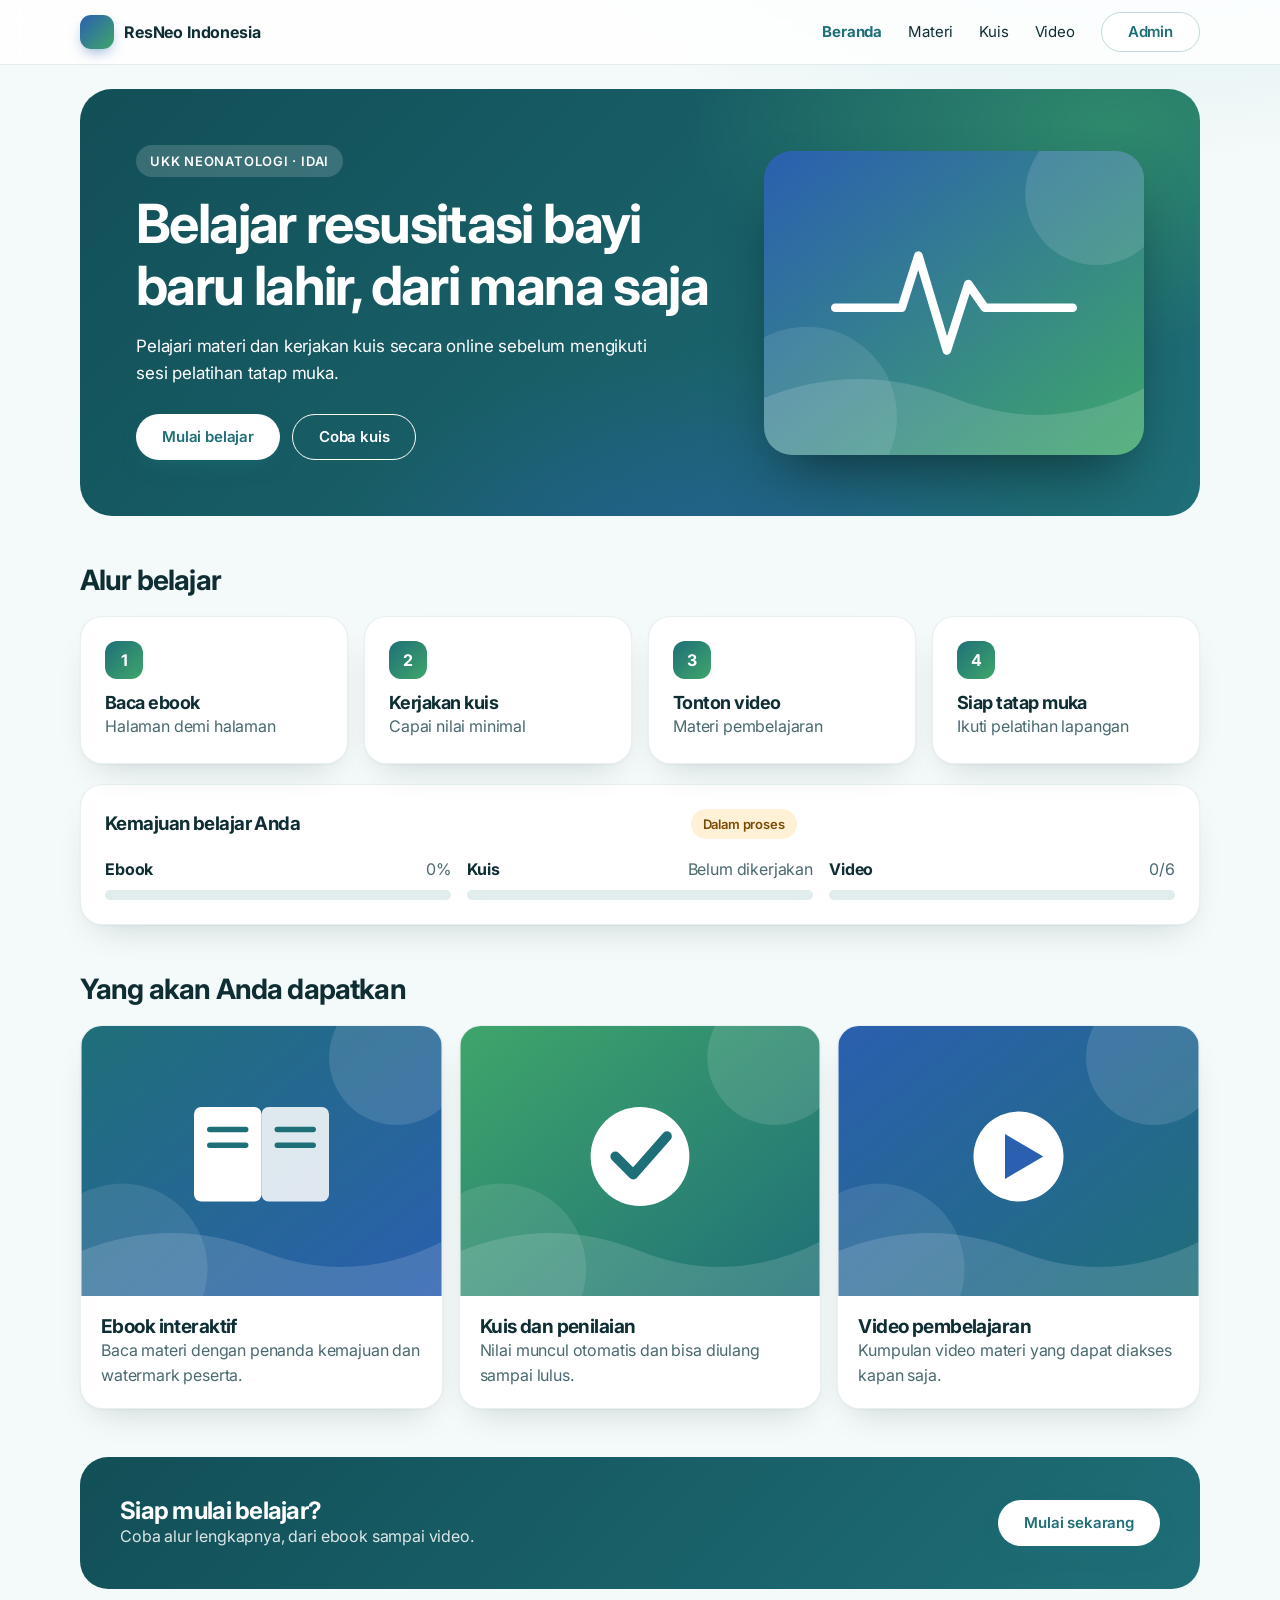
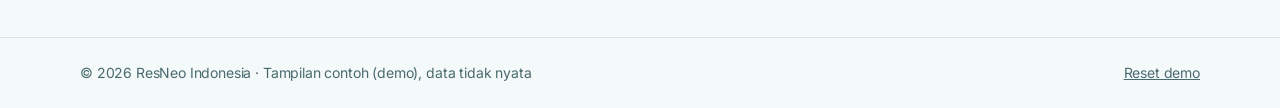
==== index.html @ b6866e9e "first commit" ====
<!doctype html><html lang="id"><head><meta charset="utf-8"><meta name="viewport" content="width=device-width,initial-scale=1"><title>ResNeo Indonesia – E-Learning</title><link rel="icon" href="assets/hero.svg"><link href="https://fonts.googleapis.com/css2?family=Inter:wght@400;600;700&display=swap" rel="stylesheet"><link rel="stylesheet" href="styles.css"></head><body><div id="hd"></div><main class="w"><section class="hero"><div><span class="tg0">UKK NEONATOLOGI · IDAI</span><h1>Belajar resusitasi bayi baru lahir, dari mana saja</h1><p>Pelajari materi dan kerjakan kuis secara online sebelum mengikuti sesi pelatihan tatap muka.</p><div class="row"><a class="bt wh" href="ebook.html">Mulai belajar</a><a class="bt gh" href="kuis.html">Coba kuis</a></div></div><img src="assets/hero.svg" alt="Ilustrasi"></section><h2 class="sh">Alur belajar</h2><div class="g4"><a class="cd" href="ebook.html" style="text-decoration:none"><div class="num">1</div><h3 style="font-size:18px">Baca ebook</h3><p class="mu">Halaman demi halaman</p></a><a class="cd" href="kuis.html" style="text-decoration:none"><div class="num">2</div><h3 style="font-size:18px">Kerjakan kuis</h3><p class="mu">Capai nilai minimal</p></a><a class="cd" href="video.html" style="text-decoration:none"><div class="num">3</div><h3 style="font-size:18px">Tonton video</h3><p class="mu">Materi pembelajaran</p></a><a class="cd" href="#prog" style="text-decoration:none"><div class="num">4</div><h3 style="font-size:18px">Siap tatap muka</h3><p class="mu">Ikuti pelatihan lapangan</p></a></div><div class="cd" id="prog" style="margin-top:20px"></div><h2 class="sh">Yang akan Anda dapatkan</h2><div class="g3"><a class="cd ci" href="ebook.html"><img src="assets/ebook.svg" alt=""><div><h3 style="font-size:19px">Ebook interaktif</h3><p class="mu">Baca materi dengan penanda kemajuan dan watermark peserta.</p></div></a><a class="cd ci" href="kuis.html"><img src="assets/kuis.svg" alt=""><div><h3 style="font-size:19px">Kuis dan penilaian</h3><p class="mu">Nilai muncul otomatis dan bisa diulang sampai lulus.</p></div></a><a class="cd ci" href="video.html"><img src="assets/video1.svg" alt=""><div><h3 style="font-size:19px">Video pembelajaran</h3><p class="mu">Kumpulan video materi yang dapat diakses kapan saja.</p></div></a></div><section class="cta"><div><h2>Siap mulai belajar?</h2><p style="opacity:.85">Coba alur lengkapnya, dari ebook sampai video.</p></div><a class="bt wh" href="ebook.html">Mulai sekarang</a></section></main><div id="ft"></div><script src="app.js"></script></body></html>
---- styles.css ----
:root{--t:#1F6F78;--td:#124F57;--g:#3FA66A;--b:#2B5FB0;--ink:#0F2E33;--mu:#4A6A70;--ln:#D5E3E4}
*{box-sizing:border-box}
body{margin:0;font-family:Inter,system-ui,sans-serif;color:var(--ink);letter-spacing:-.01em;background:radial-gradient(900px 420px at 88% -8%,#D3ECEE,transparent 70%),#F4F9F9;min-height:100vh;line-height:1.55}
a{color:inherit}img{max-width:100%;display:block}h1,h2,h3,p{margin:0}h1,h2,h3{letter-spacing:-.03em;line-height:1.15}
.w{max-width:1160px;margin:0 auto;padding:0 20px}.mu{color:var(--mu)}
.hd{position:sticky;top:0;z-index:20;background:rgba(255,255,255,.85);backdrop-filter:blur(12px);border-bottom:1px solid rgba(31,111,120,.12)}
.hd .w{display:flex;align-items:center;justify-content:space-between;height:64px}
.lg{display:flex;align-items:center;gap:10px;font-weight:700;text-decoration:none}
.dot{width:34px;height:34px;border-radius:11px;background:linear-gradient(135deg,var(--b),var(--g));box-shadow:0 6px 14px -4px rgba(43,95,176,.55);flex:none}
.nv{display:flex;gap:26px;align-items:center}.nv a{text-decoration:none;font-size:15px}.nv a.on{color:var(--t);font-weight:700}
.bg{display:none;background:0;border:0;font-size:26px;cursor:pointer;color:var(--ink)}
.bt{display:inline-flex;align-items:center;justify-content:center;min-height:46px;padding:0 26px;border-radius:999px;background:linear-gradient(135deg,var(--t),#2B8F8A);color:#fff!important;font-weight:600;font-size:15px;border:0;text-decoration:none;font-family:inherit;cursor:pointer;box-shadow:0 10px 22px -10px rgba(31,111,120,.7)}
.bt:disabled{opacity:.5;cursor:not-allowed}
.bt.o{background:#fff;color:var(--t)!important;border:1.5px solid #BFD9DB;box-shadow:none}
.bt.wh{background:#fff;color:var(--t)!important}.bt.gh{background:transparent;border:1.5px solid #fff;box-shadow:none}
.cd{background:#fff;border:1px solid rgba(31,111,120,.1);border-radius:22px;padding:24px;box-shadow:0 1px 2px rgba(15,46,51,.04),0 16px 36px -18px rgba(15,46,51,.22)}
.tg{display:inline-block;padding:5px 12px;border-radius:99px;font-size:13px;font-weight:600;background:#E3F4EA;color:#1B6B3F}.tg.w{background:#FFF1D6;color:#7A4B00}
.bar{height:10px;border-radius:99px;background:#E1ECED}.bar i{display:block;height:10px;border-radius:99px;background:linear-gradient(90deg,var(--b),var(--g));transition:width .4s}
.in{display:block;width:100%;height:48px;border:1px solid #C3D6D8;border-radius:14px;padding:0 16px;font-size:16px;font-family:inherit;margin-top:6px;background:#F7FBFB}
.in:focus{outline:2px solid var(--t);outline-offset:1px}
.hero{margin-top:24px;border-radius:32px;color:#fff;padding:56px;display:flex;align-items:center;gap:40px;overflow:hidden;background:radial-gradient(600px 320px at 92% 8%,rgba(63,166,106,.55),transparent 70%),radial-gradient(520px 320px at 55% 115%,rgba(43,95,176,.55),transparent 70%),linear-gradient(135deg,#124F57,#1F6F78)}
.hero>div{flex:1}.hero h1{font-size:clamp(32px,5.2vw,54px);margin:16px 0}.hero p{font-size:17px;max-width:520px;margin-bottom:28px}
.hero img{width:min(380px,40%);border-radius:28px;box-shadow:0 30px 60px -20px rgba(0,0,0,.5)}
.tg0{display:inline-block;padding:6px 14px;border-radius:99px;background:rgba(255,255,255,.16);font-size:13px;font-weight:600;letter-spacing:.06em}
.row{display:flex;gap:12px;flex-wrap:wrap}
.sh{font-size:28px;margin:48px 0 20px}
.g3,.g4{display:grid;gap:16px;grid-template-columns:repeat(3,1fr)}.g4{grid-template-columns:repeat(4,1fr)}
.num{width:38px;height:38px;border-radius:12px;background:linear-gradient(135deg,var(--t),var(--g));color:#fff;display:flex;align-items:center;justify-content:center;font-weight:700;margin-bottom:14px}
.ci{padding:0;overflow:hidden;text-decoration:none;display:block}.ci img{aspect-ratio:4/3;width:100%;object-fit:cover}.ci div{padding:20px}
.cta{margin:48px 0;border-radius:28px;background:linear-gradient(135deg,#124F57,#1F6F78);color:#fff;padding:40px;display:flex;gap:20px;justify-content:space-between;align-items:center;flex-wrap:wrap}
.ft{border-top:1px solid var(--ln);padding:24px 0;font-size:14px;color:var(--mu)}
.sp{display:flex;justify-content:space-between;align-items:center;gap:12px;flex-wrap:wrap}
.rd{display:grid;grid-template-columns:270px 1fr;gap:24px;margin:28px 0}
.ti{display:flex;justify-content:space-between;width:100%;text-align:left;padding:12px 14px;border:0;background:0;border-radius:12px;font:inherit;font-size:15px;cursor:pointer;color:var(--ink)}
.ti.on{background:#E3EFF0;font-weight:700}.ti:disabled{opacity:.45;cursor:not-allowed}.ti small{color:var(--mu)}
.pgc{position:relative;overflow:hidden;padding:32px}.pgc img{border-radius:16px;margin:20px 0;width:100%;max-height:260px;object-fit:cover}
.wm{position:absolute;inset:0;display:flex;align-items:center;justify-content:center;transform:rotate(-18deg);font-size:clamp(18px,3vw,30px);font-weight:700;opacity:.09;pointer-events:none;text-align:center}
.op{display:flex;gap:14px;align-items:center;width:100%;text-align:left;padding:16px 18px;border-radius:16px;margin-bottom:12px;border:2px solid var(--ln);background:#fff;font:inherit;cursor:pointer}
.op b{width:30px;height:30px;border-radius:50%;background:#E4EEEF;display:flex;align-items:center;justify-content:center;flex:none}
.op.s{border-color:var(--t);background:#E3EFF0}.op.s b{background:var(--t);color:#fff}
.qn{display:flex;flex-wrap:wrap;gap:8px}.qn button{width:40px;height:40px;border-radius:12px;border:0;font-weight:600;background:#E4EEEF;cursor:pointer}.qn .d{background:#E3F4EA;color:#1B6B3F}.qn .c{background:var(--t);color:#fff}
.vc{position:relative}.vc .pl{position:absolute;top:12px;right:12px}
.md{position:fixed;inset:0;background:rgba(15,46,51,.6);display:none;align-items:center;justify-content:center;padding:20px;z-index:50}.md.open{display:flex}.md .cd{max-width:640px;width:100%}
.lgn{display:grid;grid-template-columns:1fr 1fr;min-height:100vh}
.lgn aside{background:linear-gradient(160deg,#124F57,#1F6F78);color:#fff;padding:48px;display:flex;flex-direction:column;justify-content:center;gap:24px}.lgn aside img{border-radius:24px;max-width:420px}
.lgn main{display:flex;align-items:center;justify-content:center;padding:24px}.lgn .cd{width:100%;max-width:400px;padding:36px}
.adm{display:grid;grid-template-columns:248px 1fr;min-height:100vh}
.sb{background:linear-gradient(180deg,#124F57,#1F6F78);color:#fff;padding:24px 16px;display:flex;flex-direction:column;gap:4px}
.sb a{padding:12px 16px;border-radius:12px;text-decoration:none;font-size:15px}.sb a.on{background:rgba(255,255,255,.18);font-weight:700}
.am{padding:28px 32px;min-width:0}.tw{overflow-x:auto}
table{width:100%;border-collapse:collapse;font-size:15px;min-width:560px}th{color:var(--mu);font-size:13px;text-align:left;padding:10px 12px}td{padding:14px 12px;border-top:1px solid var(--ln)}
@media(max-width:900px){.g4{grid-template-columns:1fr 1fr}.rd{grid-template-columns:1fr}.adm{grid-template-columns:1fr}.sb{flex-direction:row;overflow-x:auto;padding:12px}.sb .lg{display:none}.am{padding:20px}}
@media(max-width:780px){.bg{display:block}.nv{display:none;position:absolute;top:64px;left:0;right:0;flex-direction:column;align-items:stretch;gap:0;background:#fff;padding:8px 20px 16px;border-bottom:1px solid var(--ln)}.nv.open{display:flex}.nv a{padding:12px 0}.nv a.bt{margin-top:8px;padding:0}
.hero{flex-direction:column;padding:32px 24px;border-radius:24px;text-align:left}.hero img{width:100%}.g3{grid-template-columns:1fr}.lgn{grid-template-columns:1fr}.lgn aside{display:none}.cta{padding:28px 24px}.pgc{padding:20px}}
@media(max-width:480px){.g4{grid-template-columns:1fr}}
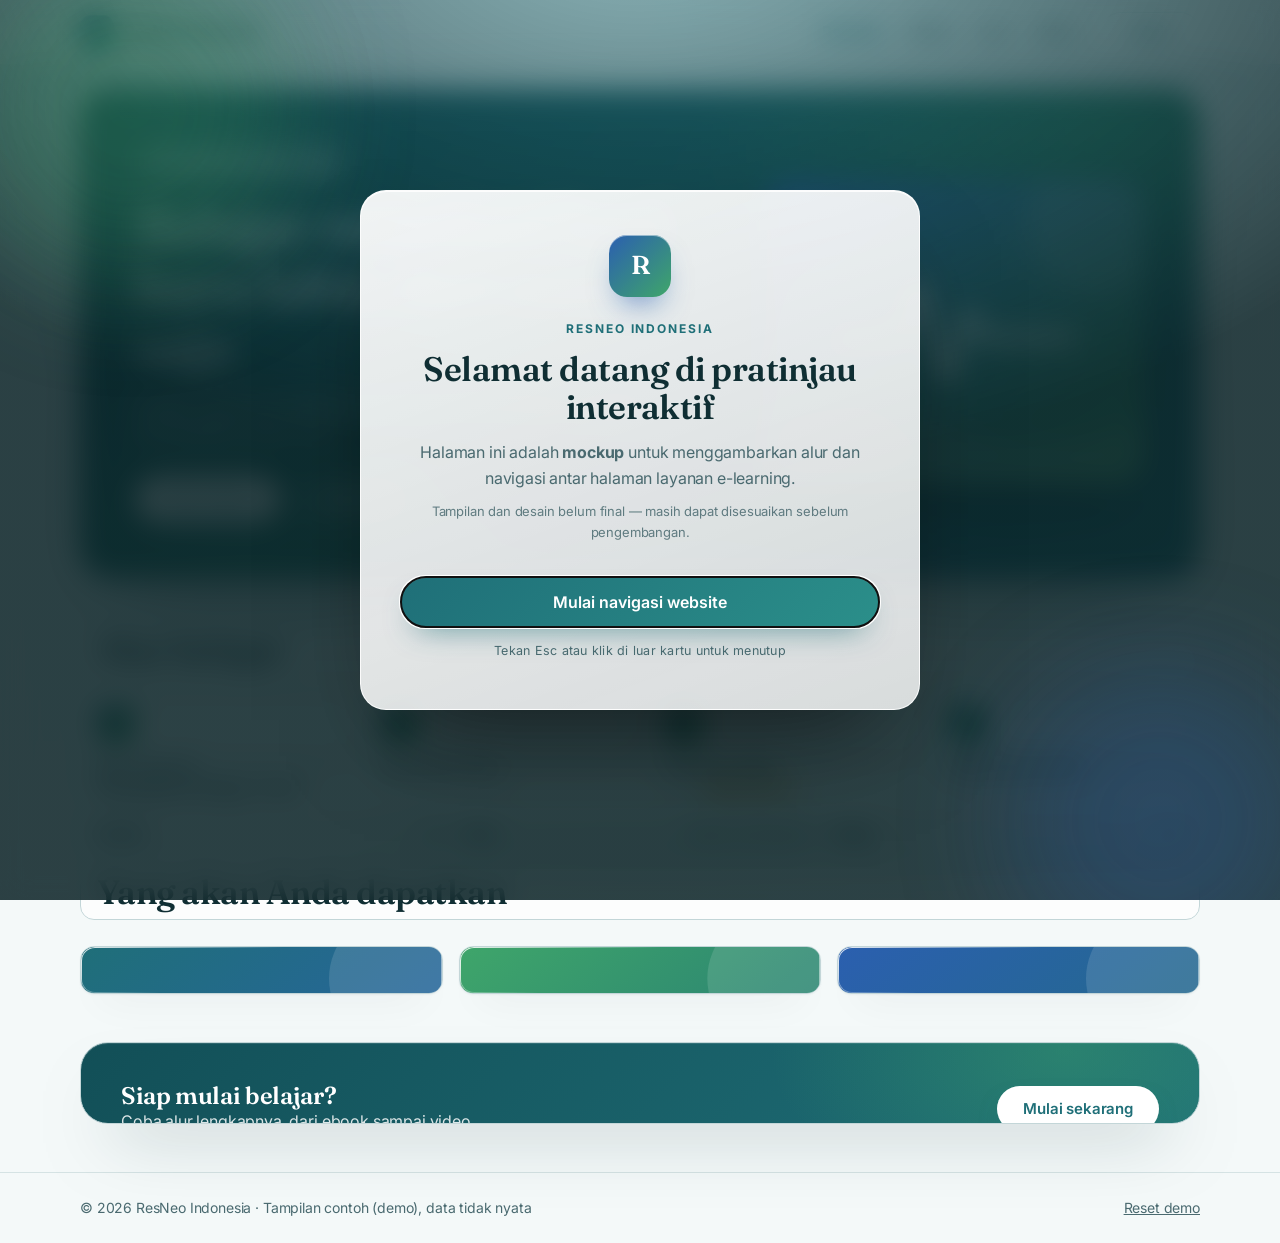
==== commit 5581660d: "feat(ui): polish visual premium & popup sambutan mockup - Tambah font display serif Fraunces untuk h" ====
--- a/index.html
+++ b/index.html
@@ -1 +1 @@
-<!doctype html><html lang="id"><head><meta charset="utf-8"><meta name="viewport" content="width=device-width,initial-scale=1"><title>ResNeo Indonesia – E-Learning</title><link rel="icon" href="assets/hero.svg"><link href="https://fonts.googleapis.com/css2?family=Inter:wght@400;600;700&display=swap" rel="stylesheet"><link rel="stylesheet" href="styles.css"></head><body><div id="hd"></div><main class="w"><section class="hero"><div><span class="tg0">UKK NEONATOLOGI · IDAI</span><h1>Belajar resusitasi bayi baru lahir, dari mana saja</h1><p>Pelajari materi dan kerjakan kuis secara online sebelum mengikuti sesi pelatihan tatap muka.</p><div class="row"><a class="bt wh" href="ebook.html">Mulai belajar</a><a class="bt gh" href="kuis.html">Coba kuis</a></div></div><img src="assets/hero.svg" alt="Ilustrasi"></section><h2 class="sh">Alur belajar</h2><div class="g4"><a class="cd" href="ebook.html" style="text-decoration:none"><div class="num">1</div><h3 style="font-size:18px">Baca ebook</h3><p class="mu">Halaman demi halaman</p></a><a class="cd" href="kuis.html" style="text-decoration:none"><div class="num">2</div><h3 style="font-size:18px">Kerjakan kuis</h3><p class="mu">Capai nilai minimal</p></a><a class="cd" href="video.html" style="text-decoration:none"><div class="num">3</div><h3 style="font-size:18px">Tonton video</h3><p class="mu">Materi pembelajaran</p></a><a class="cd" href="#prog" style="text-decoration:none"><div class="num">4</div><h3 style="font-size:18px">Siap tatap muka</h3><p class="mu">Ikuti pelatihan lapangan</p></a></div><div class="cd" id="prog" style="margin-top:20px"></div><h2 class="sh">Yang akan Anda dapatkan</h2><div class="g3"><a class="cd ci" href="ebook.html"><img src="assets/ebook.svg" alt=""><div><h3 style="font-size:19px">Ebook interaktif</h3><p class="mu">Baca materi dengan penanda kemajuan dan watermark peserta.</p></div></a><a class="cd ci" href="kuis.html"><img src="assets/kuis.svg" alt=""><div><h3 style="font-size:19px">Kuis dan penilaian</h3><p class="mu">Nilai muncul otomatis dan bisa diulang sampai lulus.</p></div></a><a class="cd ci" href="video.html"><img src="assets/video1.svg" alt=""><div><h3 style="font-size:19px">Video pembelajaran</h3><p class="mu">Kumpulan video materi yang dapat diakses kapan saja.</p></div></a></div><section class="cta"><div><h2>Siap mulai belajar?</h2><p style="opacity:.85">Coba alur lengkapnya, dari ebook sampai video.</p></div><a class="bt wh" href="ebook.html">Mulai sekarang</a></section></main><div id="ft"></div><script src="app.js"></script></body></html>+<!doctype html><html lang="id"><head><meta charset="utf-8"><meta name="viewport" content="width=device-width,initial-scale=1"><title>ResNeo Indonesia – E-Learning</title><link rel="icon" href="assets/hero.svg"><link href="https://fonts.googleapis.com/css2?family=Inter:wght@400;500;600;700&family=Fraunces:opsz,wght@9..144,400;9..144,500;9..144,600&display=swap" rel="stylesheet"><link rel="stylesheet" href="styles.css"></head><body><div id="hd"></div><main class="w"><section class="hero"><div><span class="tg0">UKK NEONATOLOGI · IDAI</span><h1>Belajar resusitasi bayi baru lahir, dari mana saja</h1><p>Pelajari materi dan kerjakan kuis secara online sebelum mengikuti sesi pelatihan tatap muka.</p><div class="row"><a class="bt wh" href="ebook.html">Mulai belajar</a><a class="bt gh" href="kuis.html">Coba kuis</a></div></div><img src="assets/hero.svg" alt="Ilustrasi"></section><h2 class="sh">Alur belajar</h2><div class="g4"><a class="cd" href="ebook.html" style="text-decoration:none"><div class="num">1</div><h3 style="font-size:18px">Baca ebook</h3><p class="mu">Halaman demi halaman</p></a><a class="cd" href="kuis.html" style="text-decoration:none"><div class="num">2</div><h3 style="font-size:18px">Kerjakan kuis</h3><p class="mu">Capai nilai minimal</p></a><a class="cd" href="video.html" style="text-decoration:none"><div class="num">3</div><h3 style="font-size:18px">Tonton video</h3><p class="mu">Materi pembelajaran</p></a><a class="cd" href="#prog" style="text-decoration:none"><div class="num">4</div><h3 style="font-size:18px">Siap tatap muka</h3><p class="mu">Ikuti pelatihan lapangan</p></a></div><div class="cd" id="prog" style="margin-top:20px"></div><h2 class="sh">Yang akan Anda dapatkan</h2><div class="g3"><a class="cd ci" href="ebook.html"><img src="assets/ebook.svg" alt=""><div><h3 style="font-size:19px">Ebook interaktif</h3><p class="mu">Baca materi dengan penanda kemajuan dan watermark peserta.</p></div></a><a class="cd ci" href="kuis.html"><img src="assets/kuis.svg" alt=""><div><h3 style="font-size:19px">Kuis dan penilaian</h3><p class="mu">Nilai muncul otomatis dan bisa diulang sampai lulus.</p></div></a><a class="cd ci" href="video.html"><img src="assets/video1.svg" alt=""><div><h3 style="font-size:19px">Video pembelajaran</h3><p class="mu">Kumpulan video materi yang dapat diakses kapan saja.</p></div></a></div><section class="cta"><div><h2>Siap mulai belajar?</h2><p style="opacity:.85">Coba alur lengkapnya, dari ebook sampai video.</p></div><a class="bt wh" href="ebook.html">Mulai sekarang</a></section></main><div id="ft"></div><script src="app.js"></script></body></html>
--- a/styles.css
+++ b/styles.css
@@ -1,33 +1,56 @@
-:root{--t:#1F6F78;--td:#124F57;--g:#3FA66A;--b:#2B5FB0;--ink:#0F2E33;--mu:#4A6A70;--ln:#D5E3E4}
+:root{--t:#1F6F78;--td:#124F57;--g:#3FA66A;--b:#2B5FB0;--ink:#0F2E33;--mu:#4A6A70;--ln:#D5E3E4;
+--font-body:Inter,system-ui,sans-serif;--font-display:Fraunces,Georgia,"Times New Roman",serif;
+--glass:rgba(255,255,255,.62);--glass-strong:rgba(255,255,255,.78);--glass-brd:rgba(255,255,255,.75);
+--glass-hi:rgba(255,255,255,.9);--glow-teal:rgba(31,111,120,.16);--glow-blue:rgba(43,95,176,.13);--glow-green:rgba(63,166,106,.12);
+--sh-sm:0 1px 2px rgba(15,46,51,.05);--sh-md:0 18px 40px -22px rgba(15,46,51,.3);--sh-lg:0 34px 70px -30px rgba(15,46,51,.42);
+--ease:cubic-bezier(.22,.61,.36,1)}
 *{box-sizing:border-box}
-body{margin:0;font-family:Inter,system-ui,sans-serif;color:var(--ink);letter-spacing:-.01em;background:radial-gradient(900px 420px at 88% -8%,#D3ECEE,transparent 70%),#F4F9F9;min-height:100vh;line-height:1.55}
-a{color:inherit}img{max-width:100%;display:block}h1,h2,h3,p{margin:0}h1,h2,h3{letter-spacing:-.03em;line-height:1.15}
+body{margin:0;font-family:var(--font-body);color:var(--ink);letter-spacing:-.01em;background:#F4F9F9;min-height:100vh;line-height:1.6}
+body::before{content:"";position:fixed;inset:0;z-index:-1;pointer-events:none;background:
+radial-gradient(760px 520px at 84% -6%,var(--glow-teal),transparent 62%),
+radial-gradient(680px 480px at 6% 10%,var(--glow-blue),transparent 60%),
+radial-gradient(620px 460px at 50% 108%,var(--glow-green),transparent 60%),
+linear-gradient(180deg,#F6FBFB,#F1F7F7 60%,#F4F9F9)}
+a{color:inherit}img{max-width:100%;display:block}h1,h2,h3,p{margin:0}
+h1,h2,h3{font-family:var(--font-display);font-optical-sizing:auto;letter-spacing:-.015em;line-height:1.12;font-weight:600}
 .w{max-width:1160px;margin:0 auto;padding:0 20px}.mu{color:var(--mu)}
-.hd{position:sticky;top:0;z-index:20;background:rgba(255,255,255,.85);backdrop-filter:blur(12px);border-bottom:1px solid rgba(31,111,120,.12)}
+.hd{position:sticky;top:0;z-index:20;background:rgba(255,255,255,.72);backdrop-filter:blur(18px) saturate(160%);-webkit-backdrop-filter:blur(18px) saturate(160%);border-bottom:1px solid rgba(31,111,120,.1);box-shadow:0 10px 30px -24px rgba(15,46,51,.5)}
 .hd .w{display:flex;align-items:center;justify-content:space-between;height:64px}
-.lg{display:flex;align-items:center;gap:10px;font-weight:700;text-decoration:none}
-.dot{width:34px;height:34px;border-radius:11px;background:linear-gradient(135deg,var(--b),var(--g));box-shadow:0 6px 14px -4px rgba(43,95,176,.55);flex:none}
-.nv{display:flex;gap:26px;align-items:center}.nv a{text-decoration:none;font-size:15px}.nv a.on{color:var(--t);font-weight:700}
+.lg{display:flex;align-items:center;gap:10px;font-weight:700;text-decoration:none;letter-spacing:-.02em}
+.dot{width:34px;height:34px;border-radius:11px;background:linear-gradient(135deg,var(--b),var(--g));box-shadow:0 6px 14px -4px rgba(43,95,176,.55),inset 0 1px 0 rgba(255,255,255,.4);flex:none}
+.nv{display:flex;gap:26px;align-items:center}.nv a{text-decoration:none;font-size:15px;transition:color .25s var(--ease)}.nv a:hover{color:var(--t)}.nv a.on{color:var(--t);font-weight:700}
 .bg{display:none;background:0;border:0;font-size:26px;cursor:pointer;color:var(--ink)}
-.bt{display:inline-flex;align-items:center;justify-content:center;min-height:46px;padding:0 26px;border-radius:999px;background:linear-gradient(135deg,var(--t),#2B8F8A);color:#fff!important;font-weight:600;font-size:15px;border:0;text-decoration:none;font-family:inherit;cursor:pointer;box-shadow:0 10px 22px -10px rgba(31,111,120,.7)}
-.bt:disabled{opacity:.5;cursor:not-allowed}
-.bt.o{background:#fff;color:var(--t)!important;border:1.5px solid #BFD9DB;box-shadow:none}
-.bt.wh{background:#fff;color:var(--t)!important}.bt.gh{background:transparent;border:1.5px solid #fff;box-shadow:none}
-.cd{background:#fff;border:1px solid rgba(31,111,120,.1);border-radius:22px;padding:24px;box-shadow:0 1px 2px rgba(15,46,51,.04),0 16px 36px -18px rgba(15,46,51,.22)}
+.bt{position:relative;overflow:hidden;display:inline-flex;align-items:center;justify-content:center;min-height:46px;padding:0 26px;border-radius:999px;background:linear-gradient(135deg,var(--t),#2B8F8A);color:#fff!important;font-weight:600;font-size:15px;border:0;text-decoration:none;font-family:inherit;cursor:pointer;box-shadow:0 14px 30px -14px rgba(31,111,120,.75),inset 0 1px 0 rgba(255,255,255,.28);transition:transform .3s var(--ease),box-shadow .3s var(--ease),filter .3s var(--ease)}
+.bt::after{content:"";position:absolute;top:0;left:-60%;width:45%;height:100%;background:linear-gradient(100deg,transparent,rgba(255,255,255,.55),transparent);transform:skewX(-18deg);transition:left .6s var(--ease);pointer-events:none}
+.bt:hover{transform:translateY(-2px);box-shadow:0 20px 38px -16px rgba(31,111,120,.8),inset 0 1px 0 rgba(255,255,255,.3)}
+.bt:hover::after{left:120%}
+.bt:active{transform:translateY(0)}
+.bt:disabled{opacity:.5;cursor:not-allowed;transform:none}
+.bt.o{background:rgba(255,255,255,.85);backdrop-filter:blur(8px);color:var(--t)!important;border:1.5px solid rgba(191,217,219,.9);box-shadow:var(--sh-sm)}
+.bt.o:hover{box-shadow:0 14px 26px -16px rgba(15,46,51,.4);background:#fff}
+.bt.wh{background:#fff;color:var(--t)!important}.bt.gh{background:rgba(255,255,255,.1);backdrop-filter:blur(8px);border:1.5px solid rgba(255,255,255,.7);box-shadow:none}
+.bt.gh:hover{background:rgba(255,255,255,.2)}
+.cd{position:relative;background:var(--glass);backdrop-filter:blur(16px) saturate(150%);-webkit-backdrop-filter:blur(16px) saturate(150%);border:1px solid var(--glass-brd);border-radius:22px;padding:24px;box-shadow:var(--sh-sm),var(--sh-md);transition:transform .35s var(--ease),box-shadow .35s var(--ease)}
+.cd::before{content:"";position:absolute;inset:0;border-radius:inherit;padding:1px;background:linear-gradient(160deg,rgba(255,255,255,.9),rgba(255,255,255,0) 42%);-webkit-mask:linear-gradient(#000 0 0) content-box,linear-gradient(#000 0 0);-webkit-mask-composite:xor;mask-composite:exclude;pointer-events:none}
+a.cd:hover{transform:translateY(-4px);box-shadow:var(--sh-sm),0 30px 60px -28px rgba(15,46,51,.45)}
 .tg{display:inline-block;padding:5px 12px;border-radius:99px;font-size:13px;font-weight:600;background:#E3F4EA;color:#1B6B3F}.tg.w{background:#FFF1D6;color:#7A4B00}
-.bar{height:10px;border-radius:99px;background:#E1ECED}.bar i{display:block;height:10px;border-radius:99px;background:linear-gradient(90deg,var(--b),var(--g));transition:width .4s}
-.in{display:block;width:100%;height:48px;border:1px solid #C3D6D8;border-radius:14px;padding:0 16px;font-size:16px;font-family:inherit;margin-top:6px;background:#F7FBFB}
-.in:focus{outline:2px solid var(--t);outline-offset:1px}
-.hero{margin-top:24px;border-radius:32px;color:#fff;padding:56px;display:flex;align-items:center;gap:40px;overflow:hidden;background:radial-gradient(600px 320px at 92% 8%,rgba(63,166,106,.55),transparent 70%),radial-gradient(520px 320px at 55% 115%,rgba(43,95,176,.55),transparent 70%),linear-gradient(135deg,#124F57,#1F6F78)}
-.hero>div{flex:1}.hero h1{font-size:clamp(32px,5.2vw,54px);margin:16px 0}.hero p{font-size:17px;max-width:520px;margin-bottom:28px}
-.hero img{width:min(380px,40%);border-radius:28px;box-shadow:0 30px 60px -20px rgba(0,0,0,.5)}
-.tg0{display:inline-block;padding:6px 14px;border-radius:99px;background:rgba(255,255,255,.16);font-size:13px;font-weight:600;letter-spacing:.06em}
+.bar{height:10px;border-radius:99px;background:#E1ECED;overflow:hidden}.bar i{display:block;height:10px;border-radius:99px;background:linear-gradient(90deg,var(--b),var(--g));transition:width .6s var(--ease);box-shadow:0 0 12px rgba(63,166,106,.5)}
+.in{display:block;width:100%;height:48px;border:1px solid #C3D6D8;border-radius:14px;padding:0 16px;font-size:16px;font-family:inherit;margin-top:6px;background:rgba(255,255,255,.7);transition:border-color .25s var(--ease),box-shadow .25s var(--ease)}
+.in:focus{outline:none;border-color:var(--t);box-shadow:0 0 0 3px rgba(31,111,120,.15)}
+.hero{margin-top:24px;border-radius:32px;color:#fff;padding:56px;display:flex;align-items:center;gap:40px;overflow:hidden;position:relative;background:radial-gradient(600px 320px at 92% 8%,rgba(63,166,106,.55),transparent 70%),radial-gradient(520px 320px at 55% 115%,rgba(43,95,176,.55),transparent 70%),linear-gradient(135deg,#124F57,#1F6F78);box-shadow:0 40px 80px -40px rgba(15,46,51,.55),inset 0 1px 0 rgba(255,255,255,.15)}
+.hero::before{content:"";position:absolute;inset:0;background:radial-gradient(500px 300px at 15% 100%,rgba(63,166,106,.35),transparent 70%);pointer-events:none}
+.hero>div{flex:1;position:relative}
+.hero h1{font-size:clamp(32px,5.2vw,54px);margin:16px 0;font-weight:600}.hero p{font-size:17px;max-width:520px;margin-bottom:28px}
+.hero img{width:min(380px,40%);border-radius:28px;box-shadow:0 30px 60px -20px rgba(0,0,0,.5);position:relative}
+.tg0{display:inline-block;padding:6px 14px;border-radius:99px;background:rgba(255,255,255,.16);font-size:13px;font-weight:600;letter-spacing:.06em;border:1px solid rgba(255,255,255,.22)}
 .row{display:flex;gap:12px;flex-wrap:wrap}
-.sh{font-size:28px;margin:48px 0 20px}
+.sh{font-family:var(--font-display);font-optical-sizing:auto;font-size:clamp(26px,3.4vw,34px);margin:52px 0 20px;font-weight:600;letter-spacing:-.015em;line-height:1.15}
 .g3,.g4{display:grid;gap:16px;grid-template-columns:repeat(3,1fr)}.g4{grid-template-columns:repeat(4,1fr)}
 .num{width:38px;height:38px;border-radius:12px;background:linear-gradient(135deg,var(--t),var(--g));color:#fff;display:flex;align-items:center;justify-content:center;font-weight:700;margin-bottom:14px}
 .ci{padding:0;overflow:hidden;text-decoration:none;display:block}.ci img{aspect-ratio:4/3;width:100%;object-fit:cover}.ci div{padding:20px}
-.cta{margin:48px 0;border-radius:28px;background:linear-gradient(135deg,#124F57,#1F6F78);color:#fff;padding:40px;display:flex;gap:20px;justify-content:space-between;align-items:center;flex-wrap:wrap}
+.cta{margin:48px 0;border-radius:28px;background:linear-gradient(135deg,#124F57,#1F6F78);color:#fff;padding:40px;display:flex;gap:20px;justify-content:space-between;align-items:center;flex-wrap:wrap;position:relative;overflow:hidden;box-shadow:0 34px 70px -34px rgba(15,46,51,.55),inset 0 1px 0 rgba(255,255,255,.12)}
+.cta::before{content:"";position:absolute;inset:0;background:radial-gradient(420px 240px at 88% 10%,rgba(63,166,106,.4),transparent 70%);pointer-events:none}
+.cta>*{position:relative}
 .ft{border-top:1px solid var(--ln);padding:24px 0;font-size:14px;color:var(--mu)}
 .sp{display:flex;justify-content:space-between;align-items:center;gap:12px;flex-wrap:wrap}
 .rd{display:grid;grid-template-columns:270px 1fr;gap:24px;margin:28px 0}
@@ -35,21 +58,64 @@
 .ti.on{background:#E3EFF0;font-weight:700}.ti:disabled{opacity:.45;cursor:not-allowed}.ti small{color:var(--mu)}
 .pgc{position:relative;overflow:hidden;padding:32px}.pgc img{border-radius:16px;margin:20px 0;width:100%;max-height:260px;object-fit:cover}
 .wm{position:absolute;inset:0;display:flex;align-items:center;justify-content:center;transform:rotate(-18deg);font-size:clamp(18px,3vw,30px);font-weight:700;opacity:.09;pointer-events:none;text-align:center}
-.op{display:flex;gap:14px;align-items:center;width:100%;text-align:left;padding:16px 18px;border-radius:16px;margin-bottom:12px;border:2px solid var(--ln);background:#fff;font:inherit;cursor:pointer}
-.op b{width:30px;height:30px;border-radius:50%;background:#E4EEEF;display:flex;align-items:center;justify-content:center;flex:none}
+.op{display:flex;gap:14px;align-items:center;width:100%;text-align:left;padding:16px 18px;border-radius:16px;margin-bottom:12px;border:2px solid var(--ln);background:rgba(255,255,255,.7);font:inherit;cursor:pointer;word-break:break-word;transition:border-color .25s var(--ease),background .25s var(--ease),transform .25s var(--ease),box-shadow .25s var(--ease)}
+.op:hover{border-color:#BFD9DB;background:#fff;transform:translateY(-1px);box-shadow:var(--sh-sm)}
+.op b{width:30px;height:30px;border-radius:50%;background:#E4EEEF;display:flex;align-items:center;justify-content:center;flex:none;transition:background .25s var(--ease),color .25s var(--ease)}
 .op.s{border-color:var(--t);background:#E3EFF0}.op.s b{background:var(--t);color:#fff}
-.qn{display:flex;flex-wrap:wrap;gap:8px}.qn button{width:40px;height:40px;border-radius:12px;border:0;font-weight:600;background:#E4EEEF;cursor:pointer}.qn .d{background:#E3F4EA;color:#1B6B3F}.qn .c{background:var(--t);color:#fff}
+.qn{display:flex;flex-wrap:wrap;gap:8px}.qn button{width:40px;height:40px;border-radius:12px;border:0;font-weight:600;background:#E4EEEF;cursor:pointer;transition:transform .2s var(--ease),background .2s var(--ease)}.qn button:hover{transform:translateY(-1px);background:#D6E6E8}.qn .d{background:#E3F4EA;color:#1B6B3F}.qn .c{background:var(--t);color:#fff;box-shadow:0 8px 18px -8px rgba(31,111,120,.8)}
+.rdq{grid-template-columns:1fr 280px}.qcard{padding:32px;min-width:0}.qcard #qq{font-size:22px;margin-bottom:22px}.qaside{align-self:start}
+.rcard{text-align:center;padding:48px 24px}.rcard #rs{font-size:72px;margin:8px 0}
 .vc{position:relative}.vc .pl{position:absolute;top:12px;right:12px}
-.md{position:fixed;inset:0;background:rgba(15,46,51,.6);display:none;align-items:center;justify-content:center;padding:20px;z-index:50}.md.open{display:flex}.md .cd{max-width:640px;width:100%}
+.md{position:fixed;inset:0;background:rgba(10,34,38,.55);backdrop-filter:blur(8px);display:none;align-items:center;justify-content:center;padding:20px;z-index:50}.md.open{display:flex;animation:fadeIn .3s var(--ease)}.md .cd{max-width:640px;width:100%;animation:popIn .38s var(--ease);background:var(--glass-strong)}
 .lgn{display:grid;grid-template-columns:1fr 1fr;min-height:100vh}
-.lgn aside{background:linear-gradient(160deg,#124F57,#1F6F78);color:#fff;padding:48px;display:flex;flex-direction:column;justify-content:center;gap:24px}.lgn aside img{border-radius:24px;max-width:420px}
+.lgn aside{position:relative;overflow:hidden;background:linear-gradient(160deg,#124F57,#1F6F78);color:#fff;padding:48px;display:flex;flex-direction:column;justify-content:center;gap:24px}
+.lgn aside::before{content:"";position:absolute;inset:0;background:radial-gradient(460px 320px at 88% 8%,rgba(63,166,106,.42),transparent 70%),radial-gradient(420px 300px at 10% 100%,rgba(43,95,176,.4),transparent 70%);pointer-events:none}
+.lgn aside>*{position:relative}
+.lgn aside h1{font-weight:600}.lgn aside img{border-radius:24px;max-width:420px;box-shadow:0 30px 60px -26px rgba(0,0,0,.5)}
 .lgn main{display:flex;align-items:center;justify-content:center;padding:24px}.lgn .cd{width:100%;max-width:400px;padding:36px}
 .adm{display:grid;grid-template-columns:248px 1fr;min-height:100vh}
-.sb{background:linear-gradient(180deg,#124F57,#1F6F78);color:#fff;padding:24px 16px;display:flex;flex-direction:column;gap:4px}
-.sb a{padding:12px 16px;border-radius:12px;text-decoration:none;font-size:15px}.sb a.on{background:rgba(255,255,255,.18);font-weight:700}
+.sb{position:relative;overflow:hidden;background:linear-gradient(180deg,#124F57,#1F6F78);color:#fff;padding:24px 16px;display:flex;flex-direction:column;gap:4px}
+.sb a{padding:12px 16px;border-radius:12px;text-decoration:none;font-size:15px;transition:background .25s var(--ease)}.sb a:hover{background:rgba(255,255,255,.1)}.sb a.on{background:rgba(255,255,255,.18);font-weight:700}
 .am{padding:28px 32px;min-width:0}.tw{overflow-x:auto}
-table{width:100%;border-collapse:collapse;font-size:15px;min-width:560px}th{color:var(--mu);font-size:13px;text-align:left;padding:10px 12px}td{padding:14px 12px;border-top:1px solid var(--ln)}
-@media(max-width:900px){.g4{grid-template-columns:1fr 1fr}.rd{grid-template-columns:1fr}.adm{grid-template-columns:1fr}.sb{flex-direction:row;overflow-x:auto;padding:12px}.sb .lg{display:none}.am{padding:20px}}
+table{width:100%;border-collapse:collapse;font-size:15px;min-width:560px}th{color:var(--mu);font-size:13px;text-align:left;padding:10px 12px}td{padding:14px 12px;border-top:1px solid var(--ln)}tbody tr{transition:background .2s var(--ease)}tbody tr:hover{background:rgba(255,255,255,.55)}
+
+/* Intro / welcome popup */
+@keyframes fadeIn{from{opacity:0}to{opacity:1}}
+@keyframes popIn{from{opacity:0;transform:translateY(14px) scale(.96)}to{opacity:1;transform:none}}
+@keyframes floatOrb{0%,100%{transform:translate3d(0,0,0)}50%{transform:translate3d(0,-14px,0)}}
+.intro{position:fixed;inset:0;z-index:100;display:none;align-items:center;justify-content:center;padding:24px;background:radial-gradient(900px 560px at 50% -10%,rgba(31,111,120,.5),rgba(10,34,38,.86));backdrop-filter:blur(14px);overflow:hidden;overflow-y:auto}
+.intro.open{display:flex;animation:fadeIn .4s var(--ease)}
+.intro .orb{position:absolute;border-radius:50%;filter:blur(60px);opacity:.55;pointer-events:none;animation:floatOrb 9s ease-in-out infinite}
+.intro .orb.o1{width:340px;height:340px;background:rgba(63,166,106,.55);top:-60px;left:-40px}
+.intro .orb.o2{width:300px;height:300px;background:rgba(43,95,176,.5);bottom:-70px;right:-30px;animation-delay:-4s}
+.intro .card{position:relative;max-width:560px;width:100%;text-align:center;padding:44px 40px 38px;border-radius:26px;color:var(--ink);
+background:linear-gradient(160deg,rgba(255,255,255,.94),rgba(255,255,255,.82));border:1px solid rgba(255,255,255,.9);
+box-shadow:0 50px 100px -40px rgba(0,0,0,.6),inset 0 1px 0 rgba(255,255,255,.9);animation:popIn .5s var(--ease)}
+.intro .badge{width:62px;height:62px;border-radius:18px;margin:0 auto 18px;display:flex;align-items:center;justify-content:center;background:linear-gradient(135deg,var(--b),var(--g));box-shadow:0 16px 30px -12px rgba(43,95,176,.7),inset 0 1px 0 rgba(255,255,255,.5);font-family:var(--font-display);font-weight:600;font-size:26px;color:#fff}
+.intro .eyebrow{display:inline-block;font-size:12px;font-weight:700;letter-spacing:.16em;text-transform:uppercase;color:var(--t);margin-bottom:12px}
+.intro h2{font-size:clamp(26px,4.4vw,34px);margin-bottom:14px;font-weight:600}
+.intro p{color:var(--mu);font-size:16px;margin-bottom:10px}
+.intro .fine{font-size:13px;opacity:.85}
+.intro .bt{width:100%;margin-top:24px;min-height:50px;font-size:16px}
+.intro .hint{margin-top:14px;font-size:12.5px;color:var(--mu);letter-spacing:.02em}
+
+/* Reveal on scroll */
+.reveal{opacity:0;transform:translateY(18px);transition:opacity .6s var(--ease),transform .6s var(--ease)}
+.reveal.in{opacity:1;transform:none}
+
+@media(prefers-reduced-motion:reduce){
+*,*::before,*::after{animation-duration:.001ms!important;animation-iteration-count:1!important;transition-duration:.001ms!important}
+.reveal{opacity:1!important;transform:none!important}
+.bt:hover,a.cd:hover,.op:hover{transform:none!important}
+}
+@media(max-width:900px){.g4{grid-template-columns:1fr 1fr}.rd{grid-template-columns:1fr}.adm{grid-template-columns:1fr}.sb{flex-direction:row;overflow-x:auto;padding:12px}.sb .lg{display:none}.am{padding:20px}
+.qnav{flex-direction:row-reverse}.qnav .bt{flex:1}}
 @media(max-width:780px){.bg{display:block}.nv{display:none;position:absolute;top:64px;left:0;right:0;flex-direction:column;align-items:stretch;gap:0;background:#fff;padding:8px 20px 16px;border-bottom:1px solid var(--ln)}.nv.open{display:flex}.nv a{padding:12px 0}.nv a.bt{margin-top:8px;padding:0}
-.hero{flex-direction:column;padding:32px 24px;border-radius:24px;text-align:left}.hero img{width:100%}.g3{grid-template-columns:1fr}.lgn{grid-template-columns:1fr}.lgn aside{display:none}.cta{padding:28px 24px}.pgc{padding:20px}}
-@media(max-width:480px){.g4{grid-template-columns:1fr}}
+.hero{flex-direction:column;padding:32px 24px;border-radius:24px;text-align:left}.hero img{width:100%}.g3{grid-template-columns:1fr}.lgn{grid-template-columns:1fr}.lgn aside{display:none}.cta{padding:28px 24px}.pgc{padding:20px}
+.qcard{padding:22px}.qcard #qq{font-size:19px;margin-bottom:18px}.qaside{padding:18px}.qn button{width:44px;height:44px}.rcard{padding:36px 20px}.rcard #rs{font-size:56px}}
+@media(max-width:480px){.g4{grid-template-columns:1fr}.w{padding:0 14px}.rd{margin:18px 0;gap:16px}.cd{border-radius:18px}
+.qcard{padding:18px 16px}.op{padding:14px 14px;gap:12px;font-size:15px}.op b{width:28px;height:28px}
+.qnav .bt{padding:0 14px;font-size:14px;min-height:44px}.qn{gap:6px}.qn button{width:40px;height:40px}
+.rcard{padding:28px 16px}.rcard #rs{font-size:48px}.rcard .row{flex-direction:column}.rcard .row .bt{width:100%}
+.intro{padding:16px}.intro .card{padding:32px 22px 28px;border-radius:20px}.intro .badge{margin-bottom:14px}}
+@media(max-height:640px){.intro{padding:12px}.intro .card{padding:24px 20px 22px}.intro .badge{width:52px;height:52px;margin-bottom:10px;font-size:22px}.intro h2{margin-bottom:8px}.intro p{margin-bottom:6px;font-size:15px}.intro .bt{margin-top:16px}.intro .hint{margin-top:8px}}
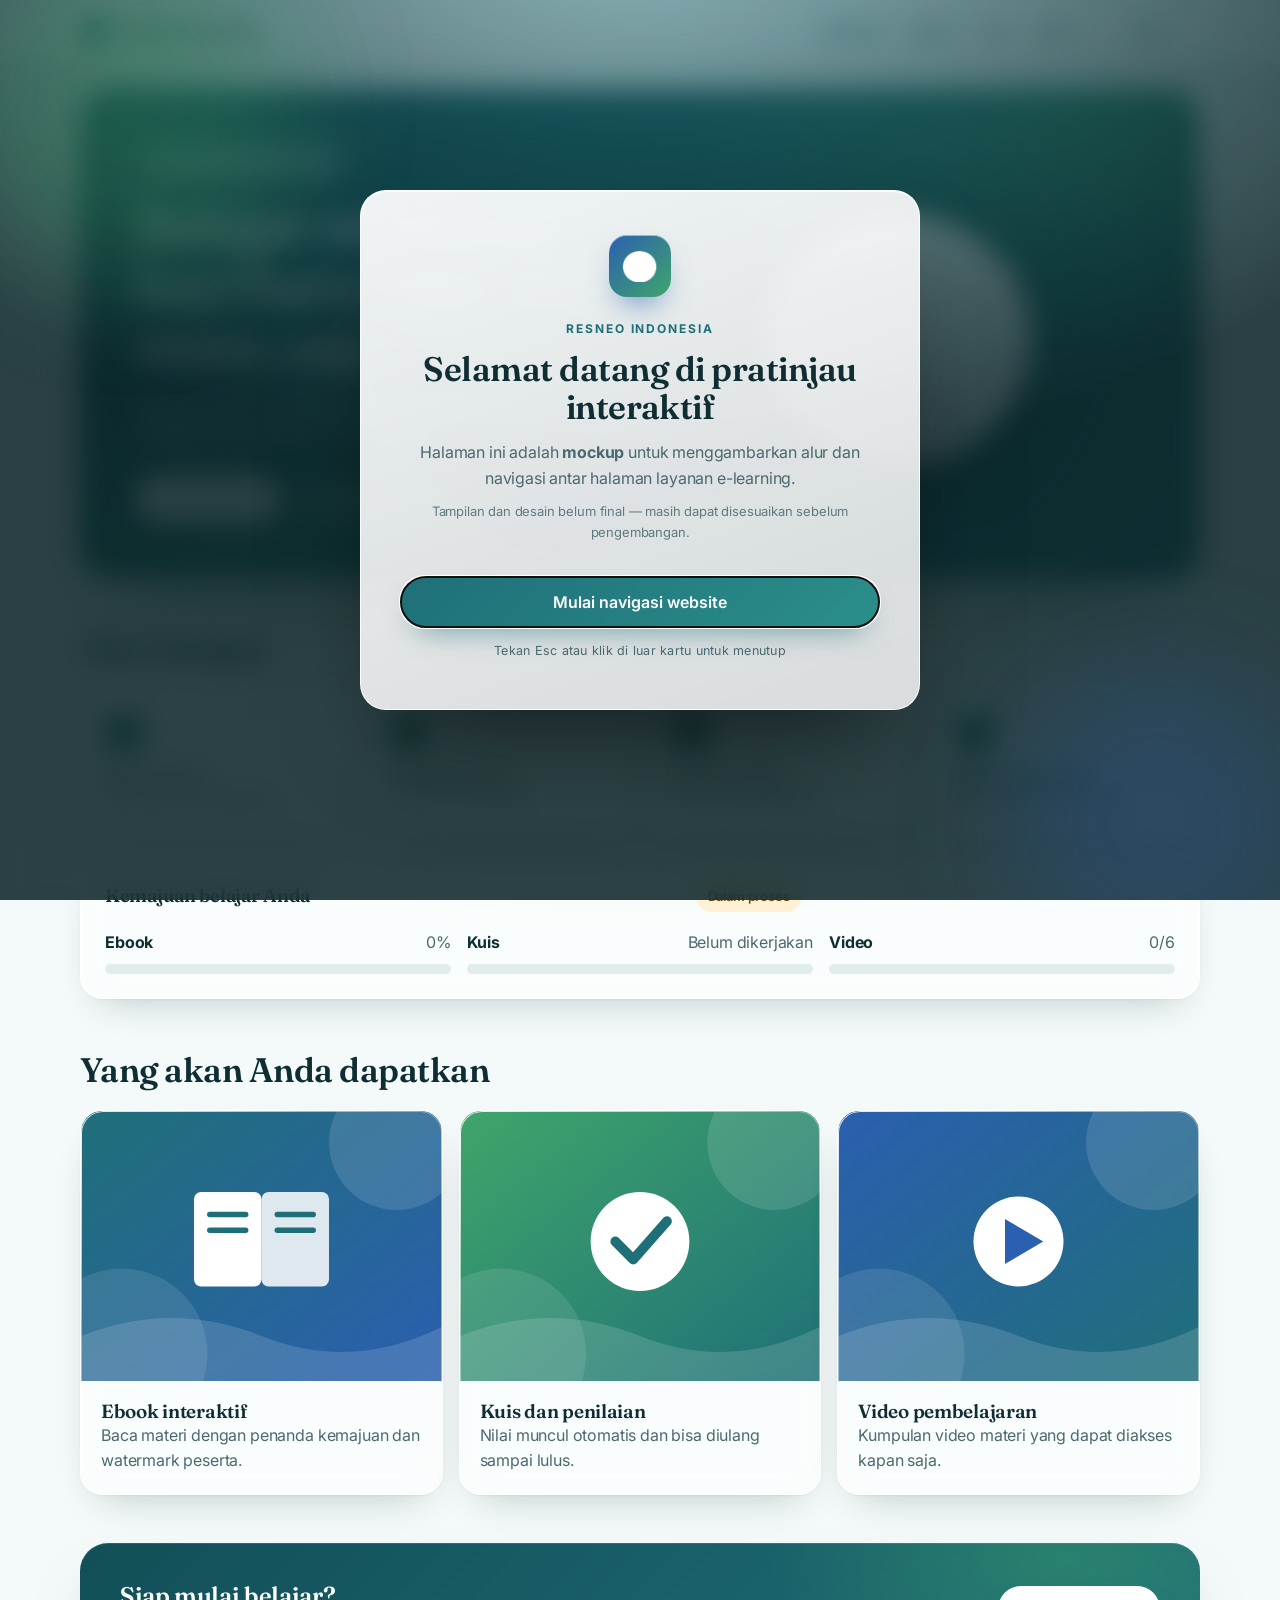
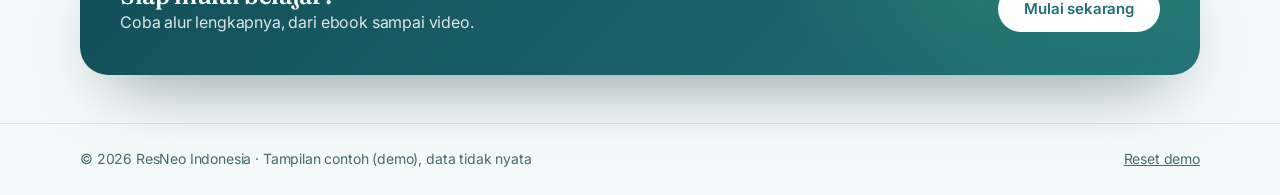
==== commit d6c72f16: "feat(logo): tambah logo ResNeo di hero, header, popup, dan login admin - Buat assets/logo-clean.svg " ====
--- a/index.html
+++ b/index.html
@@ -1 +1 @@
-<!doctype html><html lang="id"><head><meta charset="utf-8"><meta name="viewport" content="width=device-width,initial-scale=1"><title>ResNeo Indonesia – E-Learning</title><link rel="icon" href="assets/hero.svg"><link href="https://fonts.googleapis.com/css2?family=Inter:wght@400;500;600;700&family=Fraunces:opsz,wght@9..144,400;9..144,500;9..144,600&display=swap" rel="stylesheet"><link rel="stylesheet" href="styles.css"></head><body><div id="hd"></div><main class="w"><section class="hero"><div><span class="tg0">UKK NEONATOLOGI · IDAI</span><h1>Belajar resusitasi bayi baru lahir, dari mana saja</h1><p>Pelajari materi dan kerjakan kuis secara online sebelum mengikuti sesi pelatihan tatap muka.</p><div class="row"><a class="bt wh" href="ebook.html">Mulai belajar</a><a class="bt gh" href="kuis.html">Coba kuis</a></div></div><img src="assets/hero.svg" alt="Ilustrasi"></section><h2 class="sh">Alur belajar</h2><div class="g4"><a class="cd" href="ebook.html" style="text-decoration:none"><div class="num">1</div><h3 style="font-size:18px">Baca ebook</h3><p class="mu">Halaman demi halaman</p></a><a class="cd" href="kuis.html" style="text-decoration:none"><div class="num">2</div><h3 style="font-size:18px">Kerjakan kuis</h3><p class="mu">Capai nilai minimal</p></a><a class="cd" href="video.html" style="text-decoration:none"><div class="num">3</div><h3 style="font-size:18px">Tonton video</h3><p class="mu">Materi pembelajaran</p></a><a class="cd" href="#prog" style="text-decoration:none"><div class="num">4</div><h3 style="font-size:18px">Siap tatap muka</h3><p class="mu">Ikuti pelatihan lapangan</p></a></div><div class="cd" id="prog" style="margin-top:20px"></div><h2 class="sh">Yang akan Anda dapatkan</h2><div class="g3"><a class="cd ci" href="ebook.html"><img src="assets/ebook.svg" alt=""><div><h3 style="font-size:19px">Ebook interaktif</h3><p class="mu">Baca materi dengan penanda kemajuan dan watermark peserta.</p></div></a><a class="cd ci" href="kuis.html"><img src="assets/kuis.svg" alt=""><div><h3 style="font-size:19px">Kuis dan penilaian</h3><p class="mu">Nilai muncul otomatis dan bisa diulang sampai lulus.</p></div></a><a class="cd ci" href="video.html"><img src="assets/video1.svg" alt=""><div><h3 style="font-size:19px">Video pembelajaran</h3><p class="mu">Kumpulan video materi yang dapat diakses kapan saja.</p></div></a></div><section class="cta"><div><h2>Siap mulai belajar?</h2><p style="opacity:.85">Coba alur lengkapnya, dari ebook sampai video.</p></div><a class="bt wh" href="ebook.html">Mulai sekarang</a></section></main><div id="ft"></div><script src="app.js"></script></body></html>+<!doctype html><html lang="id"><head><meta charset="utf-8"><meta name="viewport" content="width=device-width,initial-scale=1"><title>ResNeo Indonesia – E-Learning</title><link rel="icon" href="assets/hero.svg"><link href="https://fonts.googleapis.com/css2?family=Inter:wght@400;500;600;700&family=Fraunces:opsz,wght@9..144,400;9..144,500;9..144,600&display=swap" rel="stylesheet"><link rel="stylesheet" href="styles.css"></head><body><div id="hd"></div><main class="w"><section class="hero"><div><span class="tg0">UKK NEONATOLOGI · IDAI</span><h1>Belajar resusitasi bayi baru lahir, dari mana saja</h1><p>Pelajari materi dan kerjakan kuis secara online sebelum mengikuti sesi pelatihan tatap muka.</p><div class="row"><a class="bt wh" href="ebook.html">Mulai belajar</a><a class="bt gh" href="kuis.html">Coba kuis</a></div></div><div class="hero-logo"><img src="assets/logo-white.svg" alt="Logo ResNeo Indonesia"></div></section><h2 class="sh">Alur belajar</h2><div class="g4"><a class="cd" href="ebook.html" style="text-decoration:none"><div class="num">1</div><h3 style="font-size:18px">Baca ebook</h3><p class="mu">Halaman demi halaman</p></a><a class="cd" href="kuis.html" style="text-decoration:none"><div class="num">2</div><h3 style="font-size:18px">Kerjakan kuis</h3><p class="mu">Capai nilai minimal</p></a><a class="cd" href="video.html" style="text-decoration:none"><div class="num">3</div><h3 style="font-size:18px">Tonton video</h3><p class="mu">Materi pembelajaran</p></a><a class="cd" href="#prog" style="text-decoration:none"><div class="num">4</div><h3 style="font-size:18px">Siap tatap muka</h3><p class="mu">Ikuti pelatihan lapangan</p></a></div><div class="cd" id="prog" style="margin-top:20px"></div><h2 class="sh">Yang akan Anda dapatkan</h2><div class="g3"><a class="cd ci" href="ebook.html"><img src="assets/ebook.svg" alt=""><div><h3 style="font-size:19px">Ebook interaktif</h3><p class="mu">Baca materi dengan penanda kemajuan dan watermark peserta.</p></div></a><a class="cd ci" href="kuis.html"><img src="assets/kuis.svg" alt=""><div><h3 style="font-size:19px">Kuis dan penilaian</h3><p class="mu">Nilai muncul otomatis dan bisa diulang sampai lulus.</p></div></a><a class="cd ci" href="video.html"><img src="assets/video1.svg" alt=""><div><h3 style="font-size:19px">Video pembelajaran</h3><p class="mu">Kumpulan video materi yang dapat diakses kapan saja.</p></div></a></div><section class="cta"><div><h2>Siap mulai belajar?</h2><p style="opacity:.85">Coba alur lengkapnya, dari ebook sampai video.</p></div><a class="bt wh" href="ebook.html">Mulai sekarang</a></section></main><div id="ft"></div><script src="app.js"></script></body></html>
--- a/styles.css
+++ b/styles.css
@@ -18,6 +18,8 @@
 .hd .w{display:flex;align-items:center;justify-content:space-between;height:64px}
 .lg{display:flex;align-items:center;gap:10px;font-weight:700;text-decoration:none;letter-spacing:-.02em}
 .dot{width:34px;height:34px;border-radius:11px;background:linear-gradient(135deg,var(--b),var(--g));box-shadow:0 6px 14px -4px rgba(43,95,176,.55),inset 0 1px 0 rgba(255,255,255,.4);flex:none}
+.logo{width:32px;height:32px;object-fit:contain;flex:none;display:block}
+.logo.on-dark{filter:drop-shadow(0 4px 10px rgba(0,0,0,.25))}
 .nv{display:flex;gap:26px;align-items:center}.nv a{text-decoration:none;font-size:15px;transition:color .25s var(--ease)}.nv a:hover{color:var(--t)}.nv a.on{color:var(--t);font-weight:700}
 .bg{display:none;background:0;border:0;font-size:26px;cursor:pointer;color:var(--ink)}
 .bt{position:relative;overflow:hidden;display:inline-flex;align-items:center;justify-content:center;min-height:46px;padding:0 26px;border-radius:999px;background:linear-gradient(135deg,var(--t),#2B8F8A);color:#fff!important;font-weight:600;font-size:15px;border:0;text-decoration:none;font-family:inherit;cursor:pointer;box-shadow:0 14px 30px -14px rgba(31,111,120,.75),inset 0 1px 0 rgba(255,255,255,.28);transition:transform .3s var(--ease),box-shadow .3s var(--ease),filter .3s var(--ease)}
@@ -42,6 +44,8 @@
 .hero>div{flex:1;position:relative}
 .hero h1{font-size:clamp(32px,5.2vw,54px);margin:16px 0;font-weight:600}.hero p{font-size:17px;max-width:520px;margin-bottom:28px}
 .hero img{width:min(380px,40%);border-radius:28px;box-shadow:0 30px 60px -20px rgba(0,0,0,.5);position:relative}
+.hero-logo{width:min(320px,38%);flex:none;display:flex;align-items:center;justify-content:center;position:relative}
+.hero-logo img{width:100%;height:auto;max-width:320px;border-radius:0;box-shadow:none;filter:drop-shadow(0 26px 50px rgba(0,0,0,.35))}
 .tg0{display:inline-block;padding:6px 14px;border-radius:99px;background:rgba(255,255,255,.16);font-size:13px;font-weight:600;letter-spacing:.06em;border:1px solid rgba(255,255,255,.22)}
 .row{display:flex;gap:12px;flex-wrap:wrap}
 .sh{font-family:var(--font-display);font-optical-sizing:auto;font-size:clamp(26px,3.4vw,34px);margin:52px 0 20px;font-weight:600;letter-spacing:-.015em;line-height:1.15}
@@ -72,6 +76,8 @@
 .lgn aside::before{content:"";position:absolute;inset:0;background:radial-gradient(460px 320px at 88% 8%,rgba(63,166,106,.42),transparent 70%),radial-gradient(420px 300px at 10% 100%,rgba(43,95,176,.4),transparent 70%);pointer-events:none}
 .lgn aside>*{position:relative}
 .lgn aside h1{font-weight:600}.lgn aside img{border-radius:24px;max-width:420px;box-shadow:0 30px 60px -26px rgba(0,0,0,.5)}
+.lgn-logo{display:flex;align-items:center;justify-content:center;padding:8px 0}
+.lgn-logo img{width:min(260px,70%);height:auto;border-radius:0;box-shadow:none;filter:drop-shadow(0 24px 48px rgba(0,0,0,.4))}
 .lgn main{display:flex;align-items:center;justify-content:center;padding:24px}.lgn .cd{width:100%;max-width:400px;padding:36px}
 .adm{display:grid;grid-template-columns:248px 1fr;min-height:100vh}
 .sb{position:relative;overflow:hidden;background:linear-gradient(180deg,#124F57,#1F6F78);color:#fff;padding:24px 16px;display:flex;flex-direction:column;gap:4px}
@@ -92,6 +98,7 @@
 background:linear-gradient(160deg,rgba(255,255,255,.94),rgba(255,255,255,.82));border:1px solid rgba(255,255,255,.9);
 box-shadow:0 50px 100px -40px rgba(0,0,0,.6),inset 0 1px 0 rgba(255,255,255,.9);animation:popIn .5s var(--ease)}
 .intro .badge{width:62px;height:62px;border-radius:18px;margin:0 auto 18px;display:flex;align-items:center;justify-content:center;background:linear-gradient(135deg,var(--b),var(--g));box-shadow:0 16px 30px -12px rgba(43,95,176,.7),inset 0 1px 0 rgba(255,255,255,.5);font-family:var(--font-display);font-weight:600;font-size:26px;color:#fff}
+.intro .badge img{width:40px;height:40px;object-fit:contain;filter:brightness(0) invert(1)}
 .intro .eyebrow{display:inline-block;font-size:12px;font-weight:700;letter-spacing:.16em;text-transform:uppercase;color:var(--t);margin-bottom:12px}
 .intro h2{font-size:clamp(26px,4.4vw,34px);margin-bottom:14px;font-weight:600}
 .intro p{color:var(--mu);font-size:16px;margin-bottom:10px}
@@ -101,7 +108,7 @@
 
 /* Reveal on scroll */
 .reveal{opacity:0;transform:translateY(18px);transition:opacity .6s var(--ease),transform .6s var(--ease)}
-.reveal.in{opacity:1;transform:none}
+.reveal.is-revealed{opacity:1;transform:none}
 
 @media(prefers-reduced-motion:reduce){
 *,*::before,*::after{animation-duration:.001ms!important;animation-iteration-count:1!important;transition-duration:.001ms!important}
@@ -111,9 +118,10 @@
 @media(max-width:900px){.g4{grid-template-columns:1fr 1fr}.rd{grid-template-columns:1fr}.adm{grid-template-columns:1fr}.sb{flex-direction:row;overflow-x:auto;padding:12px}.sb .lg{display:none}.am{padding:20px}
 .qnav{flex-direction:row-reverse}.qnav .bt{flex:1}}
 @media(max-width:780px){.bg{display:block}.nv{display:none;position:absolute;top:64px;left:0;right:0;flex-direction:column;align-items:stretch;gap:0;background:#fff;padding:8px 20px 16px;border-bottom:1px solid var(--ln)}.nv.open{display:flex}.nv a{padding:12px 0}.nv a.bt{margin-top:8px;padding:0}
-.hero{flex-direction:column;padding:32px 24px;border-radius:24px;text-align:left}.hero img{width:100%}.g3{grid-template-columns:1fr}.lgn{grid-template-columns:1fr}.lgn aside{display:none}.cta{padding:28px 24px}.pgc{padding:20px}
+.hero{flex-direction:column;padding:32px 24px;border-radius:24px;text-align:left}.hero img{width:100%}.hero-logo{width:min(240px,70%)}.g3{grid-template-columns:1fr}.lgn{grid-template-columns:1fr}.lgn aside{display:none}.cta{padding:28px 24px}.pgc{padding:20px}
 .qcard{padding:22px}.qcard #qq{font-size:19px;margin-bottom:18px}.qaside{padding:18px}.qn button{width:44px;height:44px}.rcard{padding:36px 20px}.rcard #rs{font-size:56px}}
 @media(max-width:480px){.g4{grid-template-columns:1fr}.w{padding:0 14px}.rd{margin:18px 0;gap:16px}.cd{border-radius:18px}
+.logo{width:28px;height:28px}.hero-logo{width:min(200px,64%);align-self:center}
 .qcard{padding:18px 16px}.op{padding:14px 14px;gap:12px;font-size:15px}.op b{width:28px;height:28px}
 .qnav .bt{padding:0 14px;font-size:14px;min-height:44px}.qn{gap:6px}.qn button{width:40px;height:40px}
 .rcard{padding:28px 16px}.rcard #rs{font-size:48px}.rcard .row{flex-direction:column}.rcard .row .bt{width:100%}
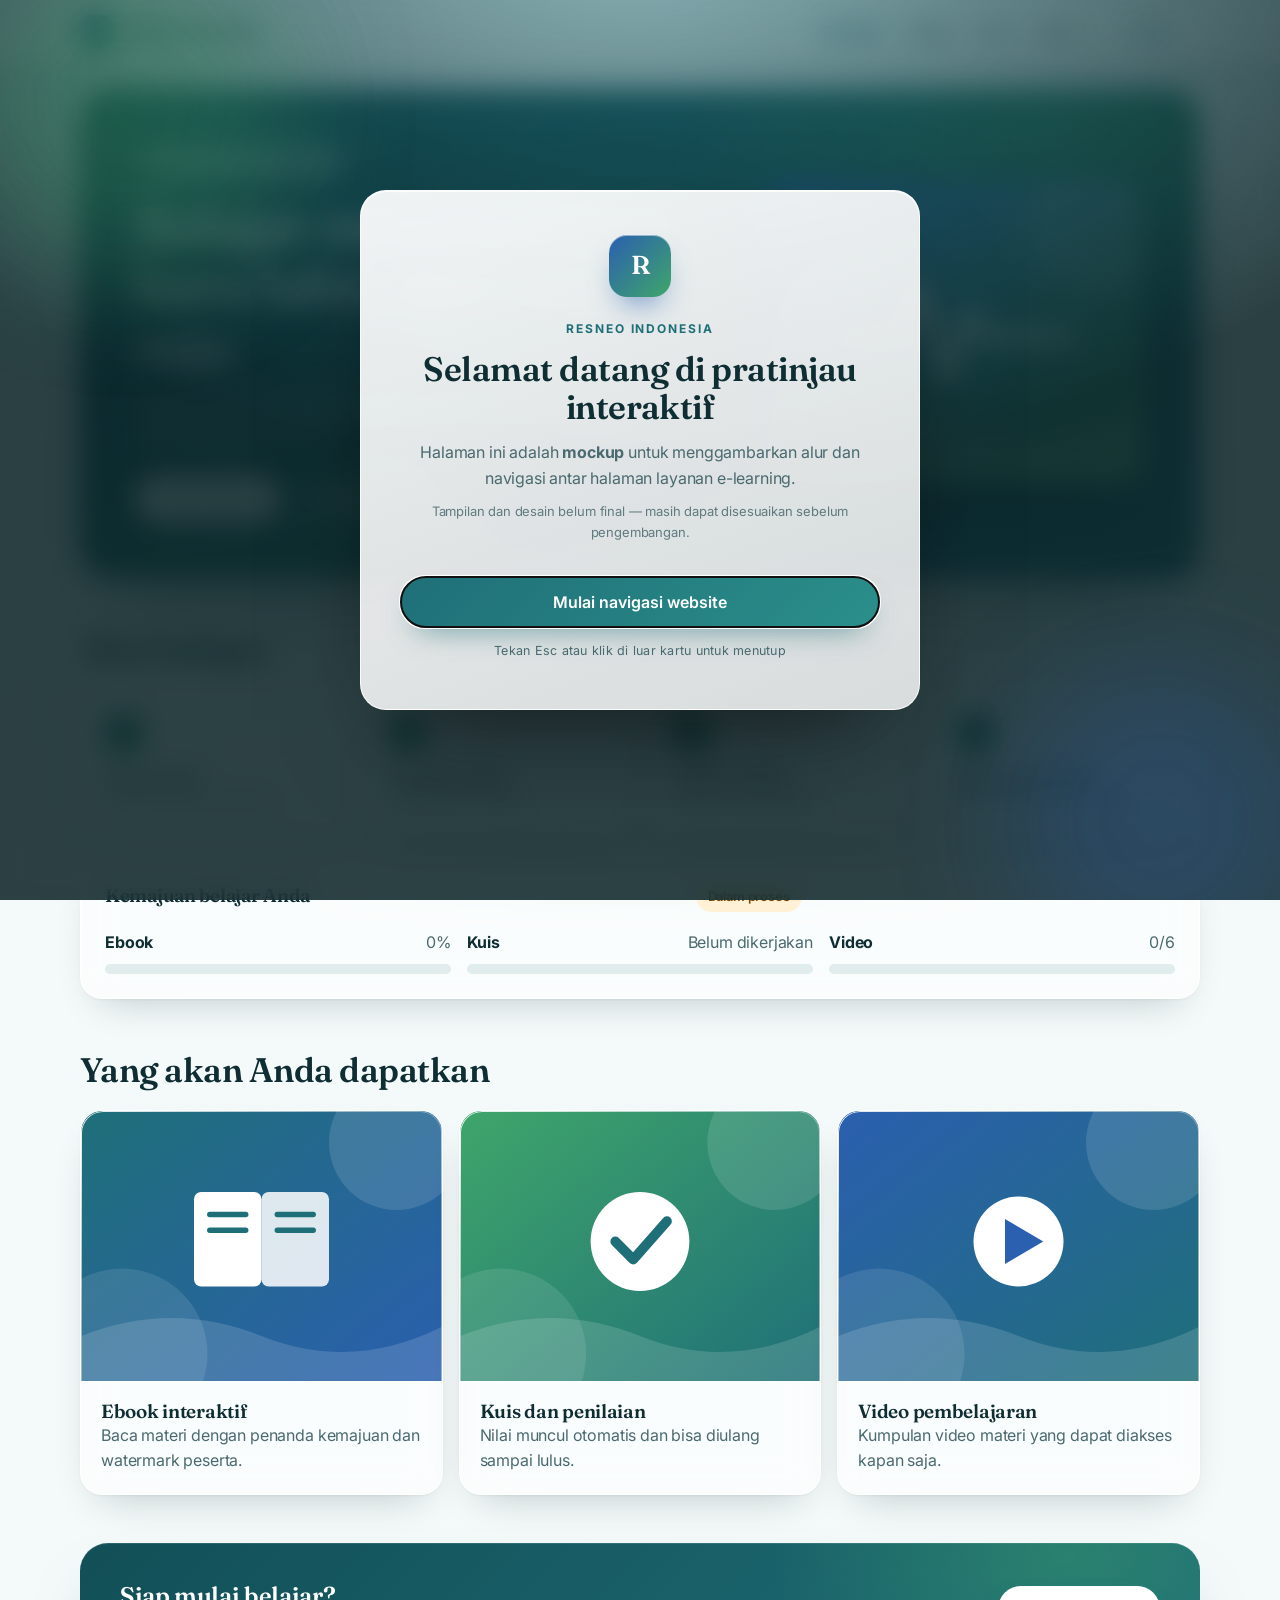
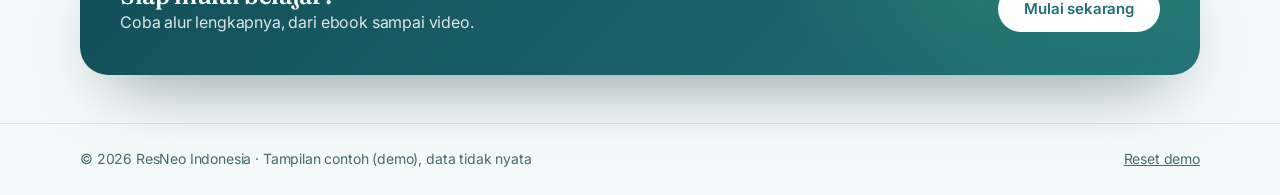
==== commit b7a4cbdf: "Revert "feat(logo): tambah logo ResNeo di hero, header, popup, dan login admin" This reverts commit " ====
--- a/index.html
+++ b/index.html
@@ -1 +1 @@
-<!doctype html><html lang="id"><head><meta charset="utf-8"><meta name="viewport" content="width=device-width,initial-scale=1"><title>ResNeo Indonesia – E-Learning</title><link rel="icon" href="assets/hero.svg"><link href="https://fonts.googleapis.com/css2?family=Inter:wght@400;500;600;700&family=Fraunces:opsz,wght@9..144,400;9..144,500;9..144,600&display=swap" rel="stylesheet"><link rel="stylesheet" href="styles.css"></head><body><div id="hd"></div><main class="w"><section class="hero"><div><span class="tg0">UKK NEONATOLOGI · IDAI</span><h1>Belajar resusitasi bayi baru lahir, dari mana saja</h1><p>Pelajari materi dan kerjakan kuis secara online sebelum mengikuti sesi pelatihan tatap muka.</p><div class="row"><a class="bt wh" href="ebook.html">Mulai belajar</a><a class="bt gh" href="kuis.html">Coba kuis</a></div></div><div class="hero-logo"><img src="assets/logo-white.svg" alt="Logo ResNeo Indonesia"></div></section><h2 class="sh">Alur belajar</h2><div class="g4"><a class="cd" href="ebook.html" style="text-decoration:none"><div class="num">1</div><h3 style="font-size:18px">Baca ebook</h3><p class="mu">Halaman demi halaman</p></a><a class="cd" href="kuis.html" style="text-decoration:none"><div class="num">2</div><h3 style="font-size:18px">Kerjakan kuis</h3><p class="mu">Capai nilai minimal</p></a><a class="cd" href="video.html" style="text-decoration:none"><div class="num">3</div><h3 style="font-size:18px">Tonton video</h3><p class="mu">Materi pembelajaran</p></a><a class="cd" href="#prog" style="text-decoration:none"><div class="num">4</div><h3 style="font-size:18px">Siap tatap muka</h3><p class="mu">Ikuti pelatihan lapangan</p></a></div><div class="cd" id="prog" style="margin-top:20px"></div><h2 class="sh">Yang akan Anda dapatkan</h2><div class="g3"><a class="cd ci" href="ebook.html"><img src="assets/ebook.svg" alt=""><div><h3 style="font-size:19px">Ebook interaktif</h3><p class="mu">Baca materi dengan penanda kemajuan dan watermark peserta.</p></div></a><a class="cd ci" href="kuis.html"><img src="assets/kuis.svg" alt=""><div><h3 style="font-size:19px">Kuis dan penilaian</h3><p class="mu">Nilai muncul otomatis dan bisa diulang sampai lulus.</p></div></a><a class="cd ci" href="video.html"><img src="assets/video1.svg" alt=""><div><h3 style="font-size:19px">Video pembelajaran</h3><p class="mu">Kumpulan video materi yang dapat diakses kapan saja.</p></div></a></div><section class="cta"><div><h2>Siap mulai belajar?</h2><p style="opacity:.85">Coba alur lengkapnya, dari ebook sampai video.</p></div><a class="bt wh" href="ebook.html">Mulai sekarang</a></section></main><div id="ft"></div><script src="app.js"></script></body></html>+<!doctype html><html lang="id"><head><meta charset="utf-8"><meta name="viewport" content="width=device-width,initial-scale=1"><title>ResNeo Indonesia – E-Learning</title><link rel="icon" href="assets/hero.svg"><link href="https://fonts.googleapis.com/css2?family=Inter:wght@400;500;600;700&family=Fraunces:opsz,wght@9..144,400;9..144,500;9..144,600&display=swap" rel="stylesheet"><link rel="stylesheet" href="styles.css"></head><body><div id="hd"></div><main class="w"><section class="hero"><div><span class="tg0">UKK NEONATOLOGI · IDAI</span><h1>Belajar resusitasi bayi baru lahir, dari mana saja</h1><p>Pelajari materi dan kerjakan kuis secara online sebelum mengikuti sesi pelatihan tatap muka.</p><div class="row"><a class="bt wh" href="ebook.html">Mulai belajar</a><a class="bt gh" href="kuis.html">Coba kuis</a></div></div><img src="assets/hero.svg" alt="Ilustrasi"></section><h2 class="sh">Alur belajar</h2><div class="g4"><a class="cd" href="ebook.html" style="text-decoration:none"><div class="num">1</div><h3 style="font-size:18px">Baca ebook</h3><p class="mu">Halaman demi halaman</p></a><a class="cd" href="kuis.html" style="text-decoration:none"><div class="num">2</div><h3 style="font-size:18px">Kerjakan kuis</h3><p class="mu">Capai nilai minimal</p></a><a class="cd" href="video.html" style="text-decoration:none"><div class="num">3</div><h3 style="font-size:18px">Tonton video</h3><p class="mu">Materi pembelajaran</p></a><a class="cd" href="#prog" style="text-decoration:none"><div class="num">4</div><h3 style="font-size:18px">Siap tatap muka</h3><p class="mu">Ikuti pelatihan lapangan</p></a></div><div class="cd" id="prog" style="margin-top:20px"></div><h2 class="sh">Yang akan Anda dapatkan</h2><div class="g3"><a class="cd ci" href="ebook.html"><img src="assets/ebook.svg" alt=""><div><h3 style="font-size:19px">Ebook interaktif</h3><p class="mu">Baca materi dengan penanda kemajuan dan watermark peserta.</p></div></a><a class="cd ci" href="kuis.html"><img src="assets/kuis.svg" alt=""><div><h3 style="font-size:19px">Kuis dan penilaian</h3><p class="mu">Nilai muncul otomatis dan bisa diulang sampai lulus.</p></div></a><a class="cd ci" href="video.html"><img src="assets/video1.svg" alt=""><div><h3 style="font-size:19px">Video pembelajaran</h3><p class="mu">Kumpulan video materi yang dapat diakses kapan saja.</p></div></a></div><section class="cta"><div><h2>Siap mulai belajar?</h2><p style="opacity:.85">Coba alur lengkapnya, dari ebook sampai video.</p></div><a class="bt wh" href="ebook.html">Mulai sekarang</a></section></main><div id="ft"></div><script src="app.js"></script></body></html>
--- a/styles.css
+++ b/styles.css
@@ -18,8 +18,6 @@
 .hd .w{display:flex;align-items:center;justify-content:space-between;height:64px}
 .lg{display:flex;align-items:center;gap:10px;font-weight:700;text-decoration:none;letter-spacing:-.02em}
 .dot{width:34px;height:34px;border-radius:11px;background:linear-gradient(135deg,var(--b),var(--g));box-shadow:0 6px 14px -4px rgba(43,95,176,.55),inset 0 1px 0 rgba(255,255,255,.4);flex:none}
-.logo{width:32px;height:32px;object-fit:contain;flex:none;display:block}
-.logo.on-dark{filter:drop-shadow(0 4px 10px rgba(0,0,0,.25))}
 .nv{display:flex;gap:26px;align-items:center}.nv a{text-decoration:none;font-size:15px;transition:color .25s var(--ease)}.nv a:hover{color:var(--t)}.nv a.on{color:var(--t);font-weight:700}
 .bg{display:none;background:0;border:0;font-size:26px;cursor:pointer;color:var(--ink)}
 .bt{position:relative;overflow:hidden;display:inline-flex;align-items:center;justify-content:center;min-height:46px;padding:0 26px;border-radius:999px;background:linear-gradient(135deg,var(--t),#2B8F8A);color:#fff!important;font-weight:600;font-size:15px;border:0;text-decoration:none;font-family:inherit;cursor:pointer;box-shadow:0 14px 30px -14px rgba(31,111,120,.75),inset 0 1px 0 rgba(255,255,255,.28);transition:transform .3s var(--ease),box-shadow .3s var(--ease),filter .3s var(--ease)}
@@ -44,8 +42,6 @@
 .hero>div{flex:1;position:relative}
 .hero h1{font-size:clamp(32px,5.2vw,54px);margin:16px 0;font-weight:600}.hero p{font-size:17px;max-width:520px;margin-bottom:28px}
 .hero img{width:min(380px,40%);border-radius:28px;box-shadow:0 30px 60px -20px rgba(0,0,0,.5);position:relative}
-.hero-logo{width:min(320px,38%);flex:none;display:flex;align-items:center;justify-content:center;position:relative}
-.hero-logo img{width:100%;height:auto;max-width:320px;border-radius:0;box-shadow:none;filter:drop-shadow(0 26px 50px rgba(0,0,0,.35))}
 .tg0{display:inline-block;padding:6px 14px;border-radius:99px;background:rgba(255,255,255,.16);font-size:13px;font-weight:600;letter-spacing:.06em;border:1px solid rgba(255,255,255,.22)}
 .row{display:flex;gap:12px;flex-wrap:wrap}
 .sh{font-family:var(--font-display);font-optical-sizing:auto;font-size:clamp(26px,3.4vw,34px);margin:52px 0 20px;font-weight:600;letter-spacing:-.015em;line-height:1.15}
@@ -76,8 +72,6 @@
 .lgn aside::before{content:"";position:absolute;inset:0;background:radial-gradient(460px 320px at 88% 8%,rgba(63,166,106,.42),transparent 70%),radial-gradient(420px 300px at 10% 100%,rgba(43,95,176,.4),transparent 70%);pointer-events:none}
 .lgn aside>*{position:relative}
 .lgn aside h1{font-weight:600}.lgn aside img{border-radius:24px;max-width:420px;box-shadow:0 30px 60px -26px rgba(0,0,0,.5)}
-.lgn-logo{display:flex;align-items:center;justify-content:center;padding:8px 0}
-.lgn-logo img{width:min(260px,70%);height:auto;border-radius:0;box-shadow:none;filter:drop-shadow(0 24px 48px rgba(0,0,0,.4))}
 .lgn main{display:flex;align-items:center;justify-content:center;padding:24px}.lgn .cd{width:100%;max-width:400px;padding:36px}
 .adm{display:grid;grid-template-columns:248px 1fr;min-height:100vh}
 .sb{position:relative;overflow:hidden;background:linear-gradient(180deg,#124F57,#1F6F78);color:#fff;padding:24px 16px;display:flex;flex-direction:column;gap:4px}
@@ -98,7 +92,6 @@
 background:linear-gradient(160deg,rgba(255,255,255,.94),rgba(255,255,255,.82));border:1px solid rgba(255,255,255,.9);
 box-shadow:0 50px 100px -40px rgba(0,0,0,.6),inset 0 1px 0 rgba(255,255,255,.9);animation:popIn .5s var(--ease)}
 .intro .badge{width:62px;height:62px;border-radius:18px;margin:0 auto 18px;display:flex;align-items:center;justify-content:center;background:linear-gradient(135deg,var(--b),var(--g));box-shadow:0 16px 30px -12px rgba(43,95,176,.7),inset 0 1px 0 rgba(255,255,255,.5);font-family:var(--font-display);font-weight:600;font-size:26px;color:#fff}
-.intro .badge img{width:40px;height:40px;object-fit:contain;filter:brightness(0) invert(1)}
 .intro .eyebrow{display:inline-block;font-size:12px;font-weight:700;letter-spacing:.16em;text-transform:uppercase;color:var(--t);margin-bottom:12px}
 .intro h2{font-size:clamp(26px,4.4vw,34px);margin-bottom:14px;font-weight:600}
 .intro p{color:var(--mu);font-size:16px;margin-bottom:10px}
@@ -118,10 +111,9 @@
 @media(max-width:900px){.g4{grid-template-columns:1fr 1fr}.rd{grid-template-columns:1fr}.adm{grid-template-columns:1fr}.sb{flex-direction:row;overflow-x:auto;padding:12px}.sb .lg{display:none}.am{padding:20px}
 .qnav{flex-direction:row-reverse}.qnav .bt{flex:1}}
 @media(max-width:780px){.bg{display:block}.nv{display:none;position:absolute;top:64px;left:0;right:0;flex-direction:column;align-items:stretch;gap:0;background:#fff;padding:8px 20px 16px;border-bottom:1px solid var(--ln)}.nv.open{display:flex}.nv a{padding:12px 0}.nv a.bt{margin-top:8px;padding:0}
-.hero{flex-direction:column;padding:32px 24px;border-radius:24px;text-align:left}.hero img{width:100%}.hero-logo{width:min(240px,70%)}.g3{grid-template-columns:1fr}.lgn{grid-template-columns:1fr}.lgn aside{display:none}.cta{padding:28px 24px}.pgc{padding:20px}
+.hero{flex-direction:column;padding:32px 24px;border-radius:24px;text-align:left}.hero img{width:100%}.g3{grid-template-columns:1fr}.lgn{grid-template-columns:1fr}.lgn aside{display:none}.cta{padding:28px 24px}.pgc{padding:20px}
 .qcard{padding:22px}.qcard #qq{font-size:19px;margin-bottom:18px}.qaside{padding:18px}.qn button{width:44px;height:44px}.rcard{padding:36px 20px}.rcard #rs{font-size:56px}}
 @media(max-width:480px){.g4{grid-template-columns:1fr}.w{padding:0 14px}.rd{margin:18px 0;gap:16px}.cd{border-radius:18px}
-.logo{width:28px;height:28px}.hero-logo{width:min(200px,64%);align-self:center}
 .qcard{padding:18px 16px}.op{padding:14px 14px;gap:12px;font-size:15px}.op b{width:28px;height:28px}
 .qnav .bt{padding:0 14px;font-size:14px;min-height:44px}.qn{gap:6px}.qn button{width:40px;height:40px}
 .rcard{padding:28px 16px}.rcard #rs{font-size:48px}.rcard .row{flex-direction:column}.rcard .row .bt{width:100%}
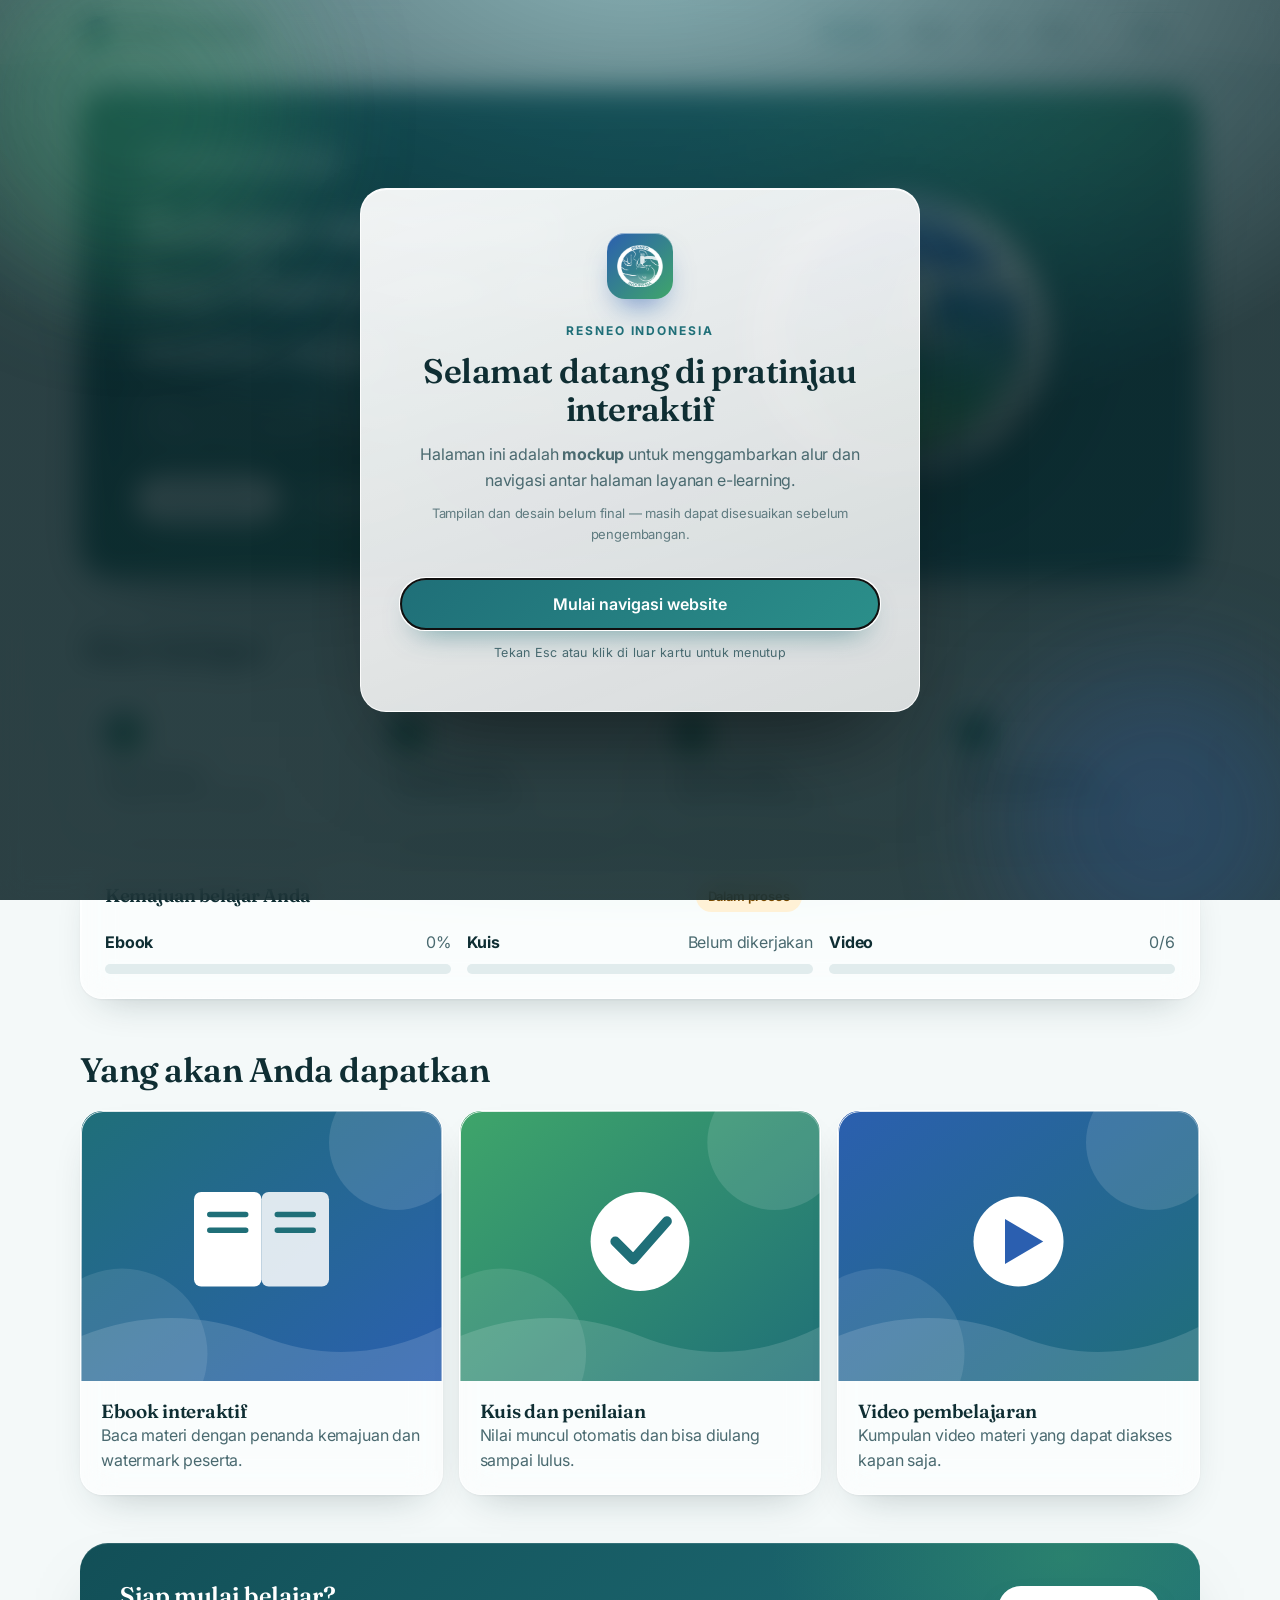
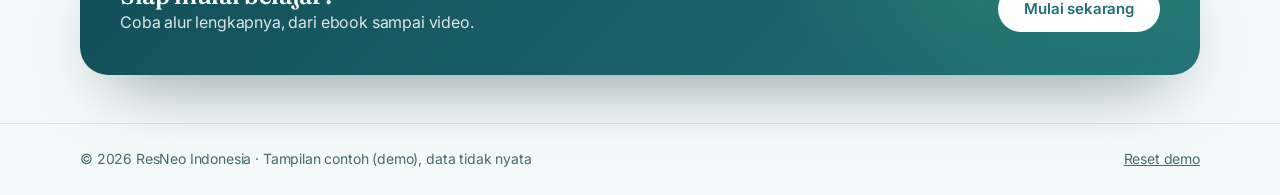
==== commit a1701ba9: "feat(logo): pasang logo ResNeo (transparan) di hero, header, popup, login admin - Ekstrak logo dari " ====
--- a/index.html
+++ b/index.html
@@ -1 +1 @@
-<!doctype html><html lang="id"><head><meta charset="utf-8"><meta name="viewport" content="width=device-width,initial-scale=1"><title>ResNeo Indonesia – E-Learning</title><link rel="icon" href="assets/hero.svg"><link href="https://fonts.googleapis.com/css2?family=Inter:wght@400;500;600;700&family=Fraunces:opsz,wght@9..144,400;9..144,500;9..144,600&display=swap" rel="stylesheet"><link rel="stylesheet" href="styles.css"></head><body><div id="hd"></div><main class="w"><section class="hero"><div><span class="tg0">UKK NEONATOLOGI · IDAI</span><h1>Belajar resusitasi bayi baru lahir, dari mana saja</h1><p>Pelajari materi dan kerjakan kuis secara online sebelum mengikuti sesi pelatihan tatap muka.</p><div class="row"><a class="bt wh" href="ebook.html">Mulai belajar</a><a class="bt gh" href="kuis.html">Coba kuis</a></div></div><img src="assets/hero.svg" alt="Ilustrasi"></section><h2 class="sh">Alur belajar</h2><div class="g4"><a class="cd" href="ebook.html" style="text-decoration:none"><div class="num">1</div><h3 style="font-size:18px">Baca ebook</h3><p class="mu">Halaman demi halaman</p></a><a class="cd" href="kuis.html" style="text-decoration:none"><div class="num">2</div><h3 style="font-size:18px">Kerjakan kuis</h3><p class="mu">Capai nilai minimal</p></a><a class="cd" href="video.html" style="text-decoration:none"><div class="num">3</div><h3 style="font-size:18px">Tonton video</h3><p class="mu">Materi pembelajaran</p></a><a class="cd" href="#prog" style="text-decoration:none"><div class="num">4</div><h3 style="font-size:18px">Siap tatap muka</h3><p class="mu">Ikuti pelatihan lapangan</p></a></div><div class="cd" id="prog" style="margin-top:20px"></div><h2 class="sh">Yang akan Anda dapatkan</h2><div class="g3"><a class="cd ci" href="ebook.html"><img src="assets/ebook.svg" alt=""><div><h3 style="font-size:19px">Ebook interaktif</h3><p class="mu">Baca materi dengan penanda kemajuan dan watermark peserta.</p></div></a><a class="cd ci" href="kuis.html"><img src="assets/kuis.svg" alt=""><div><h3 style="font-size:19px">Kuis dan penilaian</h3><p class="mu">Nilai muncul otomatis dan bisa diulang sampai lulus.</p></div></a><a class="cd ci" href="video.html"><img src="assets/video1.svg" alt=""><div><h3 style="font-size:19px">Video pembelajaran</h3><p class="mu">Kumpulan video materi yang dapat diakses kapan saja.</p></div></a></div><section class="cta"><div><h2>Siap mulai belajar?</h2><p style="opacity:.85">Coba alur lengkapnya, dari ebook sampai video.</p></div><a class="bt wh" href="ebook.html">Mulai sekarang</a></section></main><div id="ft"></div><script src="app.js"></script></body></html>+<!doctype html><html lang="id"><head><meta charset="utf-8"><meta name="viewport" content="width=device-width,initial-scale=1"><title>ResNeo Indonesia – E-Learning</title><link rel="icon" href="assets/hero.svg"><link href="https://fonts.googleapis.com/css2?family=Inter:wght@400;500;600;700&family=Fraunces:opsz,wght@9..144,400;9..144,500;9..144,600&display=swap" rel="stylesheet"><link rel="stylesheet" href="styles.css"></head><body><div id="hd"></div><main class="w"><section class="hero"><div><span class="tg0">UKK NEONATOLOGI · IDAI</span><h1>Belajar resusitasi bayi baru lahir, dari mana saja</h1><p>Pelajari materi dan kerjakan kuis secara online sebelum mengikuti sesi pelatihan tatap muka.</p><div class="row"><a class="bt wh" href="ebook.html">Mulai belajar</a><a class="bt gh" href="kuis.html">Coba kuis</a></div></div><div class="hero-logo"><img src="assets/resneo-logo.png" alt="Logo ResNeo Indonesia"></div></section><h2 class="sh">Alur belajar</h2><div class="g4"><a class="cd" href="ebook.html" style="text-decoration:none"><div class="num">1</div><h3 style="font-size:18px">Baca ebook</h3><p class="mu">Halaman demi halaman</p></a><a class="cd" href="kuis.html" style="text-decoration:none"><div class="num">2</div><h3 style="font-size:18px">Kerjakan kuis</h3><p class="mu">Capai nilai minimal</p></a><a class="cd" href="video.html" style="text-decoration:none"><div class="num">3</div><h3 style="font-size:18px">Tonton video</h3><p class="mu">Materi pembelajaran</p></a><a class="cd" href="#prog" style="text-decoration:none"><div class="num">4</div><h3 style="font-size:18px">Siap tatap muka</h3><p class="mu">Ikuti pelatihan lapangan</p></a></div><div class="cd" id="prog" style="margin-top:20px"></div><h2 class="sh">Yang akan Anda dapatkan</h2><div class="g3"><a class="cd ci" href="ebook.html"><img src="assets/ebook.svg" alt=""><div><h3 style="font-size:19px">Ebook interaktif</h3><p class="mu">Baca materi dengan penanda kemajuan dan watermark peserta.</p></div></a><a class="cd ci" href="kuis.html"><img src="assets/kuis.svg" alt=""><div><h3 style="font-size:19px">Kuis dan penilaian</h3><p class="mu">Nilai muncul otomatis dan bisa diulang sampai lulus.</p></div></a><a class="cd ci" href="video.html"><img src="assets/video1.svg" alt=""><div><h3 style="font-size:19px">Video pembelajaran</h3><p class="mu">Kumpulan video materi yang dapat diakses kapan saja.</p></div></a></div><section class="cta"><div><h2>Siap mulai belajar?</h2><p style="opacity:.85">Coba alur lengkapnya, dari ebook sampai video.</p></div><a class="bt wh" href="ebook.html">Mulai sekarang</a></section></main><div id="ft"></div><script src="app.js"></script></body></html>
--- a/styles.css
+++ b/styles.css
@@ -18,6 +18,8 @@
 .hd .w{display:flex;align-items:center;justify-content:space-between;height:64px}
 .lg{display:flex;align-items:center;gap:10px;font-weight:700;text-decoration:none;letter-spacing:-.02em}
 .dot{width:34px;height:34px;border-radius:11px;background:linear-gradient(135deg,var(--b),var(--g));box-shadow:0 6px 14px -4px rgba(43,95,176,.55),inset 0 1px 0 rgba(255,255,255,.4);flex:none}
+.logo{width:34px;height:34px;object-fit:contain;flex:none;display:block}
+.logo.on-dark{filter:drop-shadow(0 4px 10px rgba(0,0,0,.25))}
 .nv{display:flex;gap:26px;align-items:center}.nv a{text-decoration:none;font-size:15px;transition:color .25s var(--ease)}.nv a:hover{color:var(--t)}.nv a.on{color:var(--t);font-weight:700}
 .bg{display:none;background:0;border:0;font-size:26px;cursor:pointer;color:var(--ink)}
 .bt{position:relative;overflow:hidden;display:inline-flex;align-items:center;justify-content:center;min-height:46px;padding:0 26px;border-radius:999px;background:linear-gradient(135deg,var(--t),#2B8F8A);color:#fff!important;font-weight:600;font-size:15px;border:0;text-decoration:none;font-family:inherit;cursor:pointer;box-shadow:0 14px 30px -14px rgba(31,111,120,.75),inset 0 1px 0 rgba(255,255,255,.28);transition:transform .3s var(--ease),box-shadow .3s var(--ease),filter .3s var(--ease)}
@@ -42,6 +44,8 @@
 .hero>div{flex:1;position:relative}
 .hero h1{font-size:clamp(32px,5.2vw,54px);margin:16px 0;font-weight:600}.hero p{font-size:17px;max-width:520px;margin-bottom:28px}
 .hero img{width:min(380px,40%);border-radius:28px;box-shadow:0 30px 60px -20px rgba(0,0,0,.5);position:relative}
+.hero-logo{width:min(300px,36%);flex:none;display:flex;align-items:center;justify-content:center;position:relative}
+.hero-logo img{width:100%;height:auto;max-width:300px;border-radius:0;box-shadow:none;filter:drop-shadow(0 24px 46px rgba(0,0,0,.4))}
 .tg0{display:inline-block;padding:6px 14px;border-radius:99px;background:rgba(255,255,255,.16);font-size:13px;font-weight:600;letter-spacing:.06em;border:1px solid rgba(255,255,255,.22)}
 .row{display:flex;gap:12px;flex-wrap:wrap}
 .sh{font-family:var(--font-display);font-optical-sizing:auto;font-size:clamp(26px,3.4vw,34px);margin:52px 0 20px;font-weight:600;letter-spacing:-.015em;line-height:1.15}
@@ -72,6 +76,8 @@
 .lgn aside::before{content:"";position:absolute;inset:0;background:radial-gradient(460px 320px at 88% 8%,rgba(63,166,106,.42),transparent 70%),radial-gradient(420px 300px at 10% 100%,rgba(43,95,176,.4),transparent 70%);pointer-events:none}
 .lgn aside>*{position:relative}
 .lgn aside h1{font-weight:600}.lgn aside img{border-radius:24px;max-width:420px;box-shadow:0 30px 60px -26px rgba(0,0,0,.5)}
+.lgn-logo{display:flex;align-items:center;justify-content:center;padding:8px 0}
+.lgn-logo img{width:min(260px,72%);height:auto;border-radius:0;box-shadow:none;filter:drop-shadow(0 22px 44px rgba(0,0,0,.45))}
 .lgn main{display:flex;align-items:center;justify-content:center;padding:24px}.lgn .cd{width:100%;max-width:400px;padding:36px}
 .adm{display:grid;grid-template-columns:248px 1fr;min-height:100vh}
 .sb{position:relative;overflow:hidden;background:linear-gradient(180deg,#124F57,#1F6F78);color:#fff;padding:24px 16px;display:flex;flex-direction:column;gap:4px}
@@ -91,7 +97,8 @@
 .intro .card{position:relative;max-width:560px;width:100%;text-align:center;padding:44px 40px 38px;border-radius:26px;color:var(--ink);
 background:linear-gradient(160deg,rgba(255,255,255,.94),rgba(255,255,255,.82));border:1px solid rgba(255,255,255,.9);
 box-shadow:0 50px 100px -40px rgba(0,0,0,.6),inset 0 1px 0 rgba(255,255,255,.9);animation:popIn .5s var(--ease)}
-.intro .badge{width:62px;height:62px;border-radius:18px;margin:0 auto 18px;display:flex;align-items:center;justify-content:center;background:linear-gradient(135deg,var(--b),var(--g));box-shadow:0 16px 30px -12px rgba(43,95,176,.7),inset 0 1px 0 rgba(255,255,255,.5);font-family:var(--font-display);font-weight:600;font-size:26px;color:#fff}
+.intro .badge{width:66px;height:66px;border-radius:18px;margin:0 auto 18px;display:flex;align-items:center;justify-content:center;background:linear-gradient(135deg,var(--b),var(--g));box-shadow:0 16px 30px -12px rgba(43,95,176,.7),inset 0 1px 0 rgba(255,255,255,.5);font-family:var(--font-display);font-weight:600;font-size:26px;color:#fff}
+.intro .badge img{width:46px;height:46px;object-fit:contain}
 .intro .eyebrow{display:inline-block;font-size:12px;font-weight:700;letter-spacing:.16em;text-transform:uppercase;color:var(--t);margin-bottom:12px}
 .intro h2{font-size:clamp(26px,4.4vw,34px);margin-bottom:14px;font-weight:600}
 .intro p{color:var(--mu);font-size:16px;margin-bottom:10px}
@@ -111,10 +118,10 @@
 @media(max-width:900px){.g4{grid-template-columns:1fr 1fr}.rd{grid-template-columns:1fr}.adm{grid-template-columns:1fr}.sb{flex-direction:row;overflow-x:auto;padding:12px}.sb .lg{display:none}.am{padding:20px}
 .qnav{flex-direction:row-reverse}.qnav .bt{flex:1}}
 @media(max-width:780px){.bg{display:block}.nv{display:none;position:absolute;top:64px;left:0;right:0;flex-direction:column;align-items:stretch;gap:0;background:#fff;padding:8px 20px 16px;border-bottom:1px solid var(--ln)}.nv.open{display:flex}.nv a{padding:12px 0}.nv a.bt{margin-top:8px;padding:0}
-.hero{flex-direction:column;padding:32px 24px;border-radius:24px;text-align:left}.hero img{width:100%}.g3{grid-template-columns:1fr}.lgn{grid-template-columns:1fr}.lgn aside{display:none}.cta{padding:28px 24px}.pgc{padding:20px}
+.hero{flex-direction:column;padding:32px 24px;border-radius:24px;text-align:left}.hero img{width:100%}.hero-logo{width:min(230px,66%)}.g3{grid-template-columns:1fr}.lgn{grid-template-columns:1fr}.lgn aside{display:none}.cta{padding:28px 24px}.pgc{padding:20px}
 .qcard{padding:22px}.qcard #qq{font-size:19px;margin-bottom:18px}.qaside{padding:18px}.qn button{width:44px;height:44px}.rcard{padding:36px 20px}.rcard #rs{font-size:56px}}
 @media(max-width:480px){.g4{grid-template-columns:1fr}.w{padding:0 14px}.rd{margin:18px 0;gap:16px}.cd{border-radius:18px}
-.qcard{padding:18px 16px}.op{padding:14px 14px;gap:12px;font-size:15px}.op b{width:28px;height:28px}
+.logo{width:30px;height:30px}.hero-logo{width:min(190px,62%);align-self:center}.qcard{padding:18px 16px}.op{padding:14px 14px;gap:12px;font-size:15px}.op b{width:28px;height:28px}
 .qnav .bt{padding:0 14px;font-size:14px;min-height:44px}.qn{gap:6px}.qn button{width:40px;height:40px}
 .rcard{padding:28px 16px}.rcard #rs{font-size:48px}.rcard .row{flex-direction:column}.rcard .row .bt{width:100%}
 .intro{padding:16px}.intro .card{padding:32px 22px 28px;border-radius:20px}.intro .badge{margin-bottom:14px}}
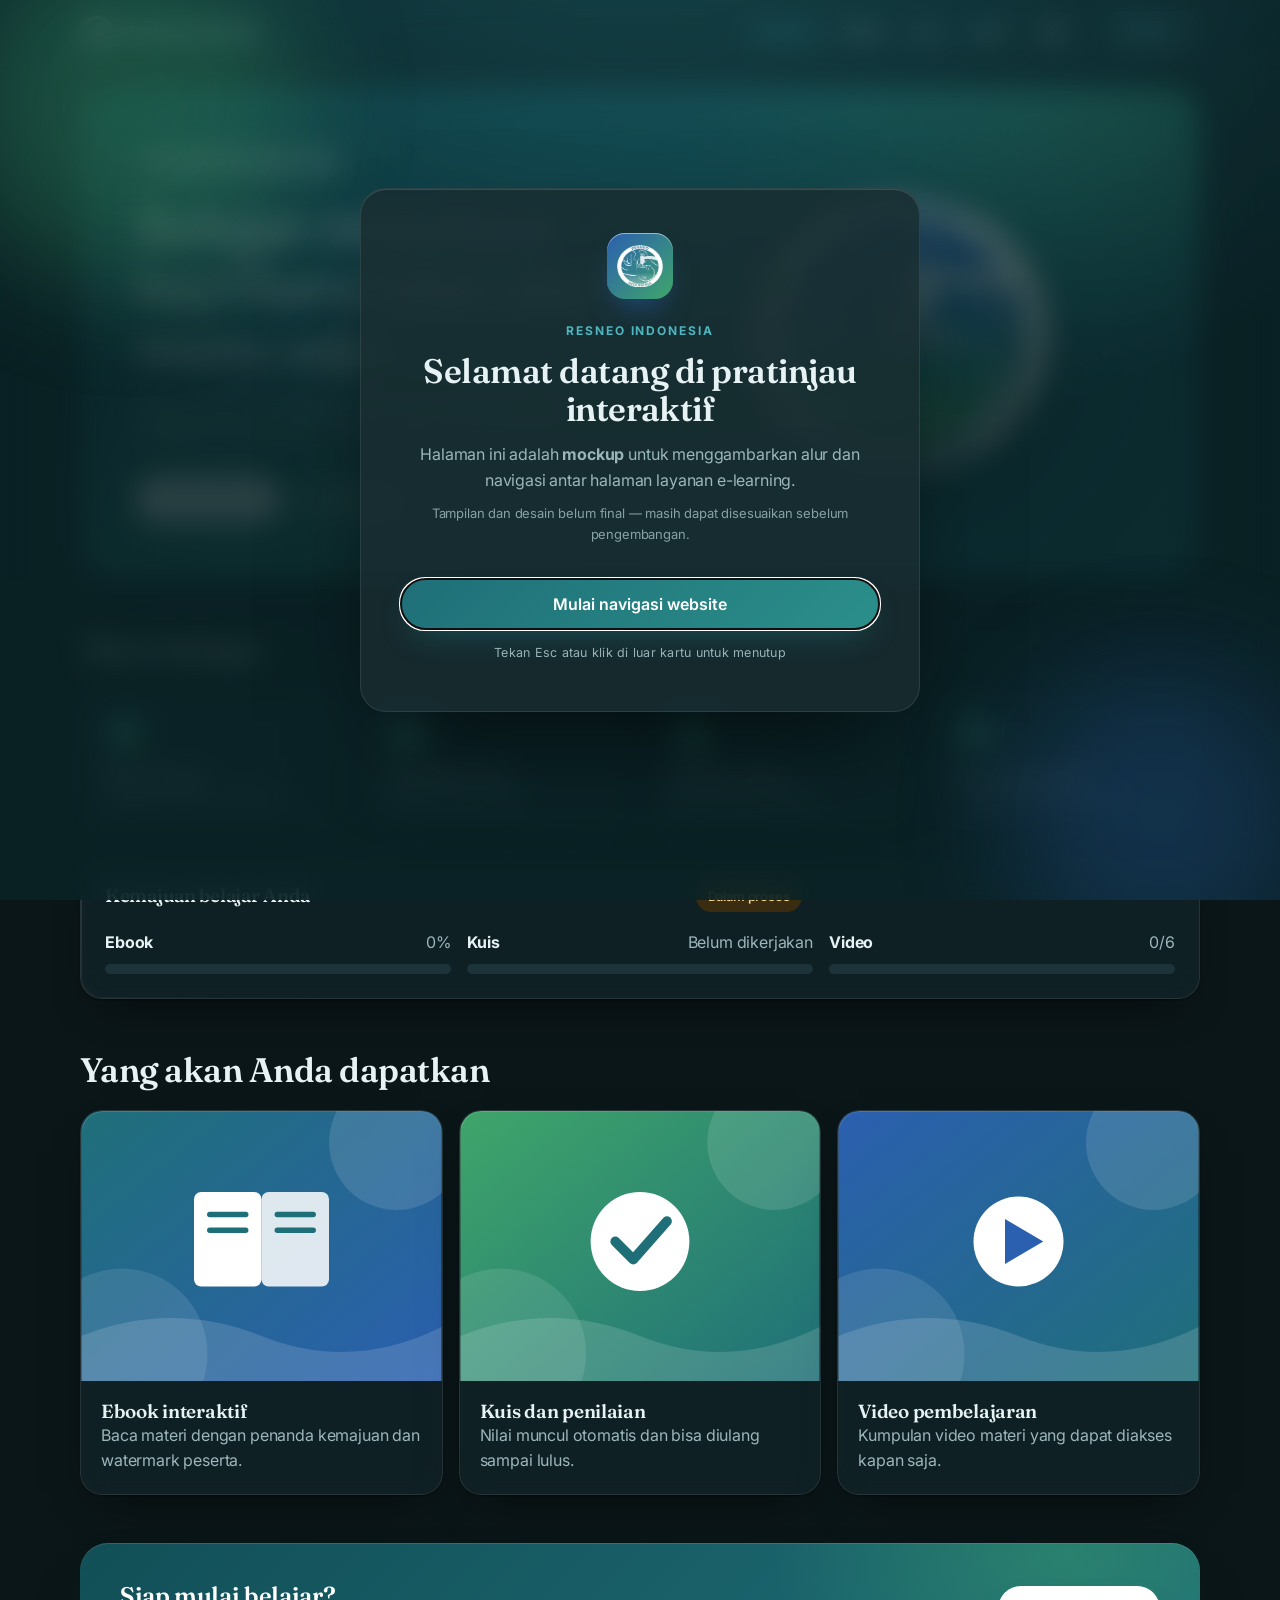
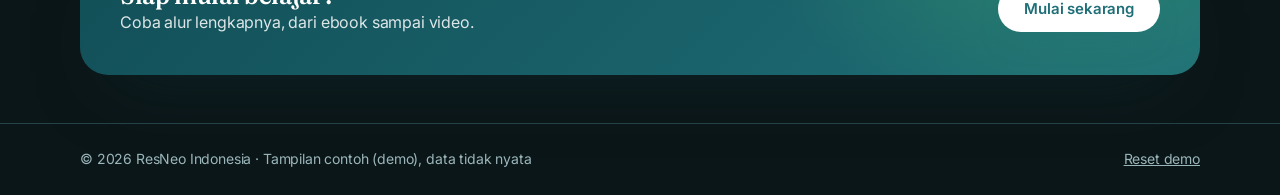
==== commit d18721d6: "feat(theme): dark mode default dengan toggle tema - Refactor styles.css ke sistem token warna (--bg," ====
--- a/index.html
+++ b/index.html
@@ -1 +1 @@
-<!doctype html><html lang="id"><head><meta charset="utf-8"><meta name="viewport" content="width=device-width,initial-scale=1"><title>ResNeo Indonesia – E-Learning</title><link rel="icon" href="assets/hero.svg"><link href="https://fonts.googleapis.com/css2?family=Inter:wght@400;500;600;700&family=Fraunces:opsz,wght@9..144,400;9..144,500;9..144,600&display=swap" rel="stylesheet"><link rel="stylesheet" href="styles.css"></head><body><div id="hd"></div><main class="w"><section class="hero"><div><span class="tg0">UKK NEONATOLOGI · IDAI</span><h1>Belajar resusitasi bayi baru lahir, dari mana saja</h1><p>Pelajari materi dan kerjakan kuis secara online sebelum mengikuti sesi pelatihan tatap muka.</p><div class="row"><a class="bt wh" href="ebook.html">Mulai belajar</a><a class="bt gh" href="kuis.html">Coba kuis</a></div></div><div class="hero-logo"><img src="assets/resneo-logo.png" alt="Logo ResNeo Indonesia"></div></section><h2 class="sh">Alur belajar</h2><div class="g4"><a class="cd" href="ebook.html" style="text-decoration:none"><div class="num">1</div><h3 style="font-size:18px">Baca ebook</h3><p class="mu">Halaman demi halaman</p></a><a class="cd" href="kuis.html" style="text-decoration:none"><div class="num">2</div><h3 style="font-size:18px">Kerjakan kuis</h3><p class="mu">Capai nilai minimal</p></a><a class="cd" href="video.html" style="text-decoration:none"><div class="num">3</div><h3 style="font-size:18px">Tonton video</h3><p class="mu">Materi pembelajaran</p></a><a class="cd" href="#prog" style="text-decoration:none"><div class="num">4</div><h3 style="font-size:18px">Siap tatap muka</h3><p class="mu">Ikuti pelatihan lapangan</p></a></div><div class="cd" id="prog" style="margin-top:20px"></div><h2 class="sh">Yang akan Anda dapatkan</h2><div class="g3"><a class="cd ci" href="ebook.html"><img src="assets/ebook.svg" alt=""><div><h3 style="font-size:19px">Ebook interaktif</h3><p class="mu">Baca materi dengan penanda kemajuan dan watermark peserta.</p></div></a><a class="cd ci" href="kuis.html"><img src="assets/kuis.svg" alt=""><div><h3 style="font-size:19px">Kuis dan penilaian</h3><p class="mu">Nilai muncul otomatis dan bisa diulang sampai lulus.</p></div></a><a class="cd ci" href="video.html"><img src="assets/video1.svg" alt=""><div><h3 style="font-size:19px">Video pembelajaran</h3><p class="mu">Kumpulan video materi yang dapat diakses kapan saja.</p></div></a></div><section class="cta"><div><h2>Siap mulai belajar?</h2><p style="opacity:.85">Coba alur lengkapnya, dari ebook sampai video.</p></div><a class="bt wh" href="ebook.html">Mulai sekarang</a></section></main><div id="ft"></div><script src="app.js"></script></body></html>+<!doctype html><html lang="id"><head><meta charset="utf-8"><meta name="viewport" content="width=device-width,initial-scale=1"><title>ResNeo Indonesia – E-Learning</title><link rel="icon" href="assets/hero.svg"><link href="https://fonts.googleapis.com/css2?family=Inter:wght@400;500;600;700&family=Fraunces:opsz,wght@9..144,400;9..144,500;9..144,600&display=swap" rel="stylesheet"><link rel="stylesheet" href="styles.css"><script>try{var t=localStorage.getItem("resneo:theme");if(t)document.documentElement.setAttribute("data-theme",t);}catch(e){}</script></head><body><div id="hd"></div><main class="w"><section class="hero"><div><span class="tg0">UKK NEONATOLOGI · IDAI</span><h1>Belajar resusitasi bayi baru lahir, dari mana saja</h1><p>Pelajari materi dan kerjakan kuis secara online sebelum mengikuti sesi pelatihan tatap muka.</p><div class="row"><a class="bt wh" href="ebook.html">Mulai belajar</a><a class="bt gh" href="kuis.html">Coba kuis</a></div></div><div class="hero-logo"><img src="assets/resneo-logo.png" alt="Logo ResNeo Indonesia"></div></section><h2 class="sh">Alur belajar</h2><div class="g4"><a class="cd" href="ebook.html" style="text-decoration:none"><div class="num">1</div><h3 style="font-size:18px">Baca ebook</h3><p class="mu">Halaman demi halaman</p></a><a class="cd" href="kuis.html" style="text-decoration:none"><div class="num">2</div><h3 style="font-size:18px">Kerjakan kuis</h3><p class="mu">Capai nilai minimal</p></a><a class="cd" href="video.html" style="text-decoration:none"><div class="num">3</div><h3 style="font-size:18px">Tonton video</h3><p class="mu">Materi pembelajaran</p></a><a class="cd" href="#prog" style="text-decoration:none"><div class="num">4</div><h3 style="font-size:18px">Siap tatap muka</h3><p class="mu">Ikuti pelatihan lapangan</p></a></div><div class="cd" id="prog" style="margin-top:20px"></div><h2 class="sh">Yang akan Anda dapatkan</h2><div class="g3"><a class="cd ci" href="ebook.html"><img src="assets/ebook.svg" alt=""><div><h3 style="font-size:19px">Ebook interaktif</h3><p class="mu">Baca materi dengan penanda kemajuan dan watermark peserta.</p></div></a><a class="cd ci" href="kuis.html"><img src="assets/kuis.svg" alt=""><div><h3 style="font-size:19px">Kuis dan penilaian</h3><p class="mu">Nilai muncul otomatis dan bisa diulang sampai lulus.</p></div></a><a class="cd ci" href="video.html"><img src="assets/video1.svg" alt=""><div><h3 style="font-size:19px">Video pembelajaran</h3><p class="mu">Kumpulan video materi yang dapat diakses kapan saja.</p></div></a></div><section class="cta"><div><h2>Siap mulai belajar?</h2><p style="opacity:.85">Coba alur lengkapnya, dari ebook sampai video.</p></div><a class="bt wh" href="ebook.html">Mulai sekarang</a></section></main><div id="ft"></div><script src="app.js"></script></body></html>
--- a/styles.css
+++ b/styles.css
@@ -1,26 +1,65 @@
-:root{--t:#1F6F78;--td:#124F57;--g:#3FA66A;--b:#2B5FB0;--ink:#0F2E33;--mu:#4A6A70;--ln:#D5E3E4;
+/* Theme tokens — DARK is the default */
+:root{
+--t:#1F6F78;--td:#124F57;--g:#3FA66A;--b:#2B5FB0;--accent:#4FB6BF;
 --font-body:Inter,system-ui,sans-serif;--font-display:Fraunces,Georgia,"Times New Roman",serif;
+--ease:cubic-bezier(.22,.61,.36,1);
+/* dark (default) */
+--ink:#E6F2F3;--mu:#9BB6BA;--ln:#254349;
+--bg:#0B1618;--bg-grad-a:#0C191C;--bg-grad-b:#0B1618;--bg-grad-c:#0A1416;
+--glass:rgba(22,40,44,.62);--glass-strong:rgba(26,46,50,.84);--glass-brd:rgba(255,255,255,.09);
+--glass-hi:rgba(255,255,255,.14);
+--glow-teal:rgba(31,111,120,.30);--glow-blue:rgba(43,95,176,.24);--glow-green:rgba(63,166,106,.20);
+--sh-sm:0 1px 2px rgba(0,0,0,.4);--sh-md:0 20px 44px -22px rgba(0,0,0,.7);--sh-lg:0 36px 74px -30px rgba(0,0,0,.8);
+--head-bg:rgba(11,22,24,.72);--head-brd:rgba(255,255,255,.08);
+--field-bg:rgba(255,255,255,.05);--field-brd:#2C4A50;
+--op-bg:rgba(255,255,255,.04);--op-hover:#16282C;--op-hover-brd:#3A5C63;
+--chip:#1A2E32;--chip-hover:#243F45;--active-bg:#16343A;
+--tag-bg:#12321F;--tag-ink:#8DE0AE;--tag-w-bg:#3A2C10;--tag-w-ink:#F3CE86;
+--bar-bg:#1C3339;
+--hero-grad:linear-gradient(135deg,#0E444D,#155E66);
+--link-muted:rgba(255,255,255,.55);--row-hover:rgba(255,255,255,.04);
+--logo-dark:block;
+}
+/* Light theme override */
+:root[data-theme="light"]{
+--ink:#0F2E33;--mu:#4A6A70;--ln:#D5E3E4;--accent:#1F6F78;
+--bg:#F4F9F9;--bg-grad-a:#F6FBFB;--bg-grad-b:#F1F7F7;--bg-grad-c:#F4F9F9;
 --glass:rgba(255,255,255,.62);--glass-strong:rgba(255,255,255,.78);--glass-brd:rgba(255,255,255,.75);
---glass-hi:rgba(255,255,255,.9);--glow-teal:rgba(31,111,120,.16);--glow-blue:rgba(43,95,176,.13);--glow-green:rgba(63,166,106,.12);
+--glass-hi:rgba(255,255,255,.9);
+--glow-teal:rgba(31,111,120,.16);--glow-blue:rgba(43,95,176,.13);--glow-green:rgba(63,166,106,.12);
 --sh-sm:0 1px 2px rgba(15,46,51,.05);--sh-md:0 18px 40px -22px rgba(15,46,51,.3);--sh-lg:0 34px 70px -30px rgba(15,46,51,.42);
---ease:cubic-bezier(.22,.61,.36,1)}
+--head-bg:rgba(255,255,255,.72);--head-brd:rgba(31,111,120,.1);
+--field-bg:rgba(255,255,255,.7);--field-brd:#C3D6D8;
+--op-bg:rgba(255,255,255,.7);--op-hover:#fff;--op-hover-brd:#BFD9DB;
+--chip:#E4EEEF;--chip-hover:#D6E6E8;--active-bg:#E3EFF0;
+--tag-bg:#E3F4EA;--tag-ink:#1B6B3F;--tag-w-bg:#FFF1D6;--tag-w-ink:#7A4B00;
+--bar-bg:#E1ECED;
+--hero-grad:linear-gradient(135deg,#124F57,#1F6F78);
+--link-muted:rgba(255,255,255,.55);--row-hover:rgba(255,255,255,.55);
+}
+html{background:var(--bg)}
 *{box-sizing:border-box}
-body{margin:0;font-family:var(--font-body);color:var(--ink);letter-spacing:-.01em;background:#F4F9F9;min-height:100vh;line-height:1.6}
+body{margin:0;font-family:var(--font-body);color:var(--ink);letter-spacing:-.01em;background:var(--bg);min-height:100vh;line-height:1.6;transition:background-color .35s var(--ease),color .35s var(--ease)}
 body::before{content:"";position:fixed;inset:0;z-index:-1;pointer-events:none;background:
 radial-gradient(760px 520px at 84% -6%,var(--glow-teal),transparent 62%),
 radial-gradient(680px 480px at 6% 10%,var(--glow-blue),transparent 60%),
 radial-gradient(620px 460px at 50% 108%,var(--glow-green),transparent 60%),
-linear-gradient(180deg,#F6FBFB,#F1F7F7 60%,#F4F9F9)}
+linear-gradient(180deg,var(--bg-grad-a),var(--bg-grad-b) 60%,var(--bg-grad-c))}
 a{color:inherit}img{max-width:100%;display:block}h1,h2,h3,p{margin:0}
 h1,h2,h3{font-family:var(--font-display);font-optical-sizing:auto;letter-spacing:-.015em;line-height:1.12;font-weight:600}
 .w{max-width:1160px;margin:0 auto;padding:0 20px}.mu{color:var(--mu)}
-.hd{position:sticky;top:0;z-index:20;background:rgba(255,255,255,.72);backdrop-filter:blur(18px) saturate(160%);-webkit-backdrop-filter:blur(18px) saturate(160%);border-bottom:1px solid rgba(31,111,120,.1);box-shadow:0 10px 30px -24px rgba(15,46,51,.5)}
+.hd{position:sticky;top:0;z-index:20;background:var(--head-bg);backdrop-filter:blur(18px) saturate(160%);-webkit-backdrop-filter:blur(18px) saturate(160%);border-bottom:1px solid var(--head-brd);box-shadow:0 10px 30px -24px rgba(0,0,0,.5)}
 .hd .w{display:flex;align-items:center;justify-content:space-between;height:64px}
 .lg{display:flex;align-items:center;gap:10px;font-weight:700;text-decoration:none;letter-spacing:-.02em}
 .dot{width:34px;height:34px;border-radius:11px;background:linear-gradient(135deg,var(--b),var(--g));box-shadow:0 6px 14px -4px rgba(43,95,176,.55),inset 0 1px 0 rgba(255,255,255,.4);flex:none}
 .logo{width:34px;height:34px;object-fit:contain;flex:none;display:block}
 .logo.on-dark{filter:drop-shadow(0 4px 10px rgba(0,0,0,.25))}
-.nv{display:flex;gap:26px;align-items:center}.nv a{text-decoration:none;font-size:15px;transition:color .25s var(--ease)}.nv a:hover{color:var(--t)}.nv a.on{color:var(--t);font-weight:700}
+.nv{display:flex;gap:26px;align-items:center}.nv a{text-decoration:none;font-size:15px;transition:color .25s var(--ease)}.nv a:hover{color:var(--accent)}.nv a.on{color:var(--accent);font-weight:700}
+.th{display:inline-flex;align-items:center;justify-content:center;width:40px;height:40px;border-radius:50%;border:1px solid var(--ln);background:var(--field-bg);color:var(--ink);cursor:pointer;transition:transform .25s var(--ease),background-color .25s var(--ease),border-color .25s var(--ease),color .25s var(--ease);flex:none}
+.th:hover{transform:translateY(-1px);border-color:var(--accent);color:var(--accent)}
+.th svg{width:20px;height:20px;display:block}
+.th .i-sun{display:none}.th .i-moon{display:block}
+:root[data-theme="light"] .th .i-sun{display:block}:root[data-theme="light"] .th .i-moon{display:none}
 .bg{display:none;background:0;border:0;font-size:26px;cursor:pointer;color:var(--ink)}
 .bt{position:relative;overflow:hidden;display:inline-flex;align-items:center;justify-content:center;min-height:46px;padding:0 26px;border-radius:999px;background:linear-gradient(135deg,var(--t),#2B8F8A);color:#fff!important;font-weight:600;font-size:15px;border:0;text-decoration:none;font-family:inherit;cursor:pointer;box-shadow:0 14px 30px -14px rgba(31,111,120,.75),inset 0 1px 0 rgba(255,255,255,.28);transition:transform .3s var(--ease),box-shadow .3s var(--ease),filter .3s var(--ease)}
 .bt::after{content:"";position:absolute;top:0;left:-60%;width:45%;height:100%;background:linear-gradient(100deg,transparent,rgba(255,255,255,.55),transparent);transform:skewX(-18deg);transition:left .6s var(--ease);pointer-events:none}
@@ -28,18 +67,18 @@
 .bt:hover::after{left:120%}
 .bt:active{transform:translateY(0)}
 .bt:disabled{opacity:.5;cursor:not-allowed;transform:none}
-.bt.o{background:rgba(255,255,255,.85);backdrop-filter:blur(8px);color:var(--t)!important;border:1.5px solid rgba(191,217,219,.9);box-shadow:var(--sh-sm)}
-.bt.o:hover{box-shadow:0 14px 26px -16px rgba(15,46,51,.4);background:#fff}
+.bt.o{background:var(--glass-strong);backdrop-filter:blur(8px);color:var(--accent)!important;border:1.5px solid var(--op-hover-brd);box-shadow:var(--sh-sm)}
+.bt.o:hover{box-shadow:0 14px 26px -16px rgba(0,0,0,.4);filter:brightness(1.08)}
 .bt.wh{background:#fff;color:var(--t)!important}.bt.gh{background:rgba(255,255,255,.1);backdrop-filter:blur(8px);border:1.5px solid rgba(255,255,255,.7);box-shadow:none}
 .bt.gh:hover{background:rgba(255,255,255,.2)}
 .cd{position:relative;background:var(--glass);backdrop-filter:blur(16px) saturate(150%);-webkit-backdrop-filter:blur(16px) saturate(150%);border:1px solid var(--glass-brd);border-radius:22px;padding:24px;box-shadow:var(--sh-sm),var(--sh-md);transition:transform .35s var(--ease),box-shadow .35s var(--ease)}
-.cd::before{content:"";position:absolute;inset:0;border-radius:inherit;padding:1px;background:linear-gradient(160deg,rgba(255,255,255,.9),rgba(255,255,255,0) 42%);-webkit-mask:linear-gradient(#000 0 0) content-box,linear-gradient(#000 0 0);-webkit-mask-composite:xor;mask-composite:exclude;pointer-events:none}
-a.cd:hover{transform:translateY(-4px);box-shadow:var(--sh-sm),0 30px 60px -28px rgba(15,46,51,.45)}
-.tg{display:inline-block;padding:5px 12px;border-radius:99px;font-size:13px;font-weight:600;background:#E3F4EA;color:#1B6B3F}.tg.w{background:#FFF1D6;color:#7A4B00}
-.bar{height:10px;border-radius:99px;background:#E1ECED;overflow:hidden}.bar i{display:block;height:10px;border-radius:99px;background:linear-gradient(90deg,var(--b),var(--g));transition:width .6s var(--ease);box-shadow:0 0 12px rgba(63,166,106,.5)}
-.in{display:block;width:100%;height:48px;border:1px solid #C3D6D8;border-radius:14px;padding:0 16px;font-size:16px;font-family:inherit;margin-top:6px;background:rgba(255,255,255,.7);transition:border-color .25s var(--ease),box-shadow .25s var(--ease)}
+.cd::before{content:"";position:absolute;inset:0;border-radius:inherit;padding:1px;background:linear-gradient(160deg,var(--glass-hi),rgba(255,255,255,0) 42%);-webkit-mask:linear-gradient(#000 0 0) content-box,linear-gradient(#000 0 0);-webkit-mask-composite:xor;mask-composite:exclude;pointer-events:none}
+a.cd:hover{transform:translateY(-4px);box-shadow:var(--sh-sm),0 30px 60px -28px rgba(0,0,0,.55)}
+.tg{display:inline-block;padding:5px 12px;border-radius:99px;font-size:13px;font-weight:600;background:var(--tag-bg);color:var(--tag-ink)}.tg.w{background:var(--tag-w-bg);color:var(--tag-w-ink)}
+.bar{height:10px;border-radius:99px;background:var(--bar-bg);overflow:hidden}.bar i{display:block;height:10px;border-radius:99px;background:linear-gradient(90deg,var(--b),var(--g));transition:width .6s var(--ease);box-shadow:0 0 12px rgba(63,166,106,.5)}
+.in{display:block;width:100%;height:48px;border:1px solid var(--field-brd);border-radius:14px;padding:0 16px;font-size:16px;font-family:inherit;margin-top:6px;background:var(--field-bg);color:var(--ink);transition:border-color .25s var(--ease),box-shadow .25s var(--ease),background-color .25s var(--ease)}
 .in:focus{outline:none;border-color:var(--t);box-shadow:0 0 0 3px rgba(31,111,120,.15)}
-.hero{margin-top:24px;border-radius:32px;color:#fff;padding:56px;display:flex;align-items:center;gap:40px;overflow:hidden;position:relative;background:radial-gradient(600px 320px at 92% 8%,rgba(63,166,106,.55),transparent 70%),radial-gradient(520px 320px at 55% 115%,rgba(43,95,176,.55),transparent 70%),linear-gradient(135deg,#124F57,#1F6F78);box-shadow:0 40px 80px -40px rgba(15,46,51,.55),inset 0 1px 0 rgba(255,255,255,.15)}
+.hero{margin-top:24px;border-radius:32px;color:#fff;padding:56px;display:flex;align-items:center;gap:40px;overflow:hidden;position:relative;background:radial-gradient(600px 320px at 92% 8%,rgba(63,166,106,.55),transparent 70%),radial-gradient(520px 320px at 55% 115%,rgba(43,95,176,.55),transparent 70%),var(--hero-grad);box-shadow:0 40px 80px -40px rgba(0,0,0,.6),inset 0 1px 0 rgba(255,255,255,.15)}
 .hero::before{content:"";position:absolute;inset:0;background:radial-gradient(500px 300px at 15% 100%,rgba(63,166,106,.35),transparent 70%);pointer-events:none}
 .hero>div{flex:1;position:relative}
 .hero h1{font-size:clamp(32px,5.2vw,54px);margin:16px 0;font-weight:600}.hero p{font-size:17px;max-width:520px;margin-bottom:28px}
@@ -58,19 +97,19 @@
 .ft{border-top:1px solid var(--ln);padding:24px 0;font-size:14px;color:var(--mu)}
 .sp{display:flex;justify-content:space-between;align-items:center;gap:12px;flex-wrap:wrap}
 .rd{display:grid;grid-template-columns:270px 1fr;gap:24px;margin:28px 0}
-.ti{display:flex;justify-content:space-between;width:100%;text-align:left;padding:12px 14px;border:0;background:0;border-radius:12px;font:inherit;font-size:15px;cursor:pointer;color:var(--ink)}
-.ti.on{background:#E3EFF0;font-weight:700}.ti:disabled{opacity:.45;cursor:not-allowed}.ti small{color:var(--mu)}
+.ti{display:flex;justify-content:space-between;width:100%;text-align:left;padding:12px 14px;border:0;background:0;border-radius:12px;font:inherit;font-size:15px;cursor:pointer;color:var(--ink);transition:background-color .2s var(--ease)}
+.ti.on{background:var(--active-bg);font-weight:700}.ti:disabled{opacity:.45;cursor:not-allowed}.ti small{color:var(--mu)}
 .pgc{position:relative;overflow:hidden;padding:32px}.pgc img{border-radius:16px;margin:20px 0;width:100%;max-height:260px;object-fit:cover}
 .wm{position:absolute;inset:0;display:flex;align-items:center;justify-content:center;transform:rotate(-18deg);font-size:clamp(18px,3vw,30px);font-weight:700;opacity:.09;pointer-events:none;text-align:center}
-.op{display:flex;gap:14px;align-items:center;width:100%;text-align:left;padding:16px 18px;border-radius:16px;margin-bottom:12px;border:2px solid var(--ln);background:rgba(255,255,255,.7);font:inherit;cursor:pointer;word-break:break-word;transition:border-color .25s var(--ease),background .25s var(--ease),transform .25s var(--ease),box-shadow .25s var(--ease)}
-.op:hover{border-color:#BFD9DB;background:#fff;transform:translateY(-1px);box-shadow:var(--sh-sm)}
-.op b{width:30px;height:30px;border-radius:50%;background:#E4EEEF;display:flex;align-items:center;justify-content:center;flex:none;transition:background .25s var(--ease),color .25s var(--ease)}
-.op.s{border-color:var(--t);background:#E3EFF0}.op.s b{background:var(--t);color:#fff}
-.qn{display:flex;flex-wrap:wrap;gap:8px}.qn button{width:40px;height:40px;border-radius:12px;border:0;font-weight:600;background:#E4EEEF;cursor:pointer;transition:transform .2s var(--ease),background .2s var(--ease)}.qn button:hover{transform:translateY(-1px);background:#D6E6E8}.qn .d{background:#E3F4EA;color:#1B6B3F}.qn .c{background:var(--t);color:#fff;box-shadow:0 8px 18px -8px rgba(31,111,120,.8)}
+.op{display:flex;gap:14px;align-items:center;width:100%;text-align:left;padding:16px 18px;border-radius:16px;margin-bottom:12px;border:2px solid var(--ln);background:var(--op-bg);font:inherit;cursor:pointer;word-break:break-word;color:var(--ink);transition:border-color .25s var(--ease),background .25s var(--ease),transform .25s var(--ease),box-shadow .25s var(--ease)}
+.op:hover{border-color:var(--op-hover-brd);background:var(--op-hover);transform:translateY(-1px);box-shadow:var(--sh-sm)}
+.op b{width:30px;height:30px;border-radius:50%;background:var(--chip);color:var(--ink);display:flex;align-items:center;justify-content:center;flex:none;transition:background .25s var(--ease),color .25s var(--ease)}
+.op.s{border-color:var(--t);background:var(--active-bg)}.op.s b{background:var(--t);color:#fff}
+.qn{display:flex;flex-wrap:wrap;gap:8px}.qn button{width:40px;height:40px;border-radius:12px;border:0;font-weight:600;background:var(--chip);color:var(--ink);cursor:pointer;transition:transform .2s var(--ease),background .2s var(--ease)}.qn button:hover{transform:translateY(-1px);background:var(--chip-hover)}.qn .d{background:var(--tag-bg);color:var(--tag-ink)}.qn .c{background:var(--t);color:#fff;box-shadow:0 8px 18px -8px rgba(31,111,120,.8)}
 .rdq{grid-template-columns:1fr 280px}.qcard{padding:32px;min-width:0}.qcard #qq{font-size:22px;margin-bottom:22px}.qaside{align-self:start}
 .rcard{text-align:center;padding:48px 24px}.rcard #rs{font-size:72px;margin:8px 0}
 .vc{position:relative}.vc .pl{position:absolute;top:12px;right:12px}
-.md{position:fixed;inset:0;background:rgba(10,34,38,.55);backdrop-filter:blur(8px);display:none;align-items:center;justify-content:center;padding:20px;z-index:50}.md.open{display:flex;animation:fadeIn .3s var(--ease)}.md .cd{max-width:640px;width:100%;animation:popIn .38s var(--ease);background:var(--glass-strong)}
+.md{position:fixed;inset:0;background:rgba(4,16,18,.6);backdrop-filter:blur(8px);display:none;align-items:center;justify-content:center;padding:20px;z-index:50}.md.open{display:flex;animation:fadeIn .3s var(--ease)}.md .cd{max-width:640px;width:100%;animation:popIn .38s var(--ease);background:var(--glass-strong)}
 .lgn{display:grid;grid-template-columns:1fr 1fr;min-height:100vh}
 .lgn aside{position:relative;overflow:hidden;background:linear-gradient(160deg,#124F57,#1F6F78);color:#fff;padding:48px;display:flex;flex-direction:column;justify-content:center;gap:24px}
 .lgn aside::before{content:"";position:absolute;inset:0;background:radial-gradient(460px 320px at 88% 8%,rgba(63,166,106,.42),transparent 70%),radial-gradient(420px 300px at 10% 100%,rgba(43,95,176,.4),transparent 70%);pointer-events:none}
@@ -83,7 +122,7 @@
 .sb{position:relative;overflow:hidden;background:linear-gradient(180deg,#124F57,#1F6F78);color:#fff;padding:24px 16px;display:flex;flex-direction:column;gap:4px}
 .sb a{padding:12px 16px;border-radius:12px;text-decoration:none;font-size:15px;transition:background .25s var(--ease)}.sb a:hover{background:rgba(255,255,255,.1)}.sb a.on{background:rgba(255,255,255,.18);font-weight:700}
 .am{padding:28px 32px;min-width:0}.tw{overflow-x:auto}
-table{width:100%;border-collapse:collapse;font-size:15px;min-width:560px}th{color:var(--mu);font-size:13px;text-align:left;padding:10px 12px}td{padding:14px 12px;border-top:1px solid var(--ln)}tbody tr{transition:background .2s var(--ease)}tbody tr:hover{background:rgba(255,255,255,.55)}
+table{width:100%;border-collapse:collapse;font-size:15px;min-width:560px}th{color:var(--mu);font-size:13px;text-align:left;padding:10px 12px}td{padding:14px 12px;border-top:1px solid var(--ln)}tbody tr{transition:background .2s var(--ease)}tbody tr:hover{background:var(--row-hover)}
 
 /* Intro / welcome popup */
 @keyframes fadeIn{from{opacity:0}to{opacity:1}}
@@ -95,12 +134,11 @@
 .intro .orb.o1{width:340px;height:340px;background:rgba(63,166,106,.55);top:-60px;left:-40px}
 .intro .orb.o2{width:300px;height:300px;background:rgba(43,95,176,.5);bottom:-70px;right:-30px;animation-delay:-4s}
 .intro .card{position:relative;max-width:560px;width:100%;text-align:center;padding:44px 40px 38px;border-radius:26px;color:var(--ink);
-background:linear-gradient(160deg,rgba(255,255,255,.94),rgba(255,255,255,.82));border:1px solid rgba(255,255,255,.9);
-box-shadow:0 50px 100px -40px rgba(0,0,0,.6),inset 0 1px 0 rgba(255,255,255,.9);animation:popIn .5s var(--ease)}
+background:var(--glass-strong);border:1px solid var(--glass-brd);
+box-shadow:0 50px 100px -40px rgba(0,0,0,.7),inset 0 1px 0 var(--glass-hi);animation:popIn .5s var(--ease)}
 .intro .badge{width:66px;height:66px;border-radius:18px;margin:0 auto 18px;display:flex;align-items:center;justify-content:center;background:linear-gradient(135deg,var(--b),var(--g));box-shadow:0 16px 30px -12px rgba(43,95,176,.7),inset 0 1px 0 rgba(255,255,255,.5);font-family:var(--font-display);font-weight:600;font-size:26px;color:#fff}
 .intro .badge img{width:46px;height:46px;object-fit:contain}
-.intro .eyebrow{display:inline-block;font-size:12px;font-weight:700;letter-spacing:.16em;text-transform:uppercase;color:var(--t);margin-bottom:12px}
-.intro h2{font-size:clamp(26px,4.4vw,34px);margin-bottom:14px;font-weight:600}
+.intro .eyebrow{display:inline-block;font-size:12px;font-weight:700;letter-spacing:.16em;text-transform:uppercase;color:var(--accent);margin-bottom:12px}.intro h2{font-size:clamp(26px,4.4vw,34px);margin-bottom:14px;font-weight:600}
 .intro p{color:var(--mu);font-size:16px;margin-bottom:10px}
 .intro .fine{font-size:13px;opacity:.85}
 .intro .bt{width:100%;margin-top:24px;min-height:50px;font-size:16px}
@@ -117,7 +155,9 @@
 }
 @media(max-width:900px){.g4{grid-template-columns:1fr 1fr}.rd{grid-template-columns:1fr}.adm{grid-template-columns:1fr}.sb{flex-direction:row;overflow-x:auto;padding:12px}.sb .lg{display:none}.am{padding:20px}
 .qnav{flex-direction:row-reverse}.qnav .bt{flex:1}}
-@media(max-width:780px){.bg{display:block}.nv{display:none;position:absolute;top:64px;left:0;right:0;flex-direction:column;align-items:stretch;gap:0;background:#fff;padding:8px 20px 16px;border-bottom:1px solid var(--ln)}.nv.open{display:flex}.nv a{padding:12px 0}.nv a.bt{margin-top:8px;padding:0}
+@media(max-width:780px){.bg{display:block}.nv{display:none;position:absolute;top:64px;left:0;right:0;flex-direction:column;align-items:stretch;gap:0;background:var(--bg);backdrop-filter:blur(18px);padding:8px 20px 16px;border-bottom:1px solid var(--ln)}.nv.open{display:flex}.nv a{padding:12px 0}.nv a.bt{margin-top:8px;padding:0}
+.th{width:100%;height:46px;border-radius:12px;justify-content:flex-start;gap:10px;padding:0 16px;margin-top:8px}
+.th::after{content:"Ganti tema";font-size:15px;font-weight:600}
 .hero{flex-direction:column;padding:32px 24px;border-radius:24px;text-align:left}.hero img{width:100%}.hero-logo{width:min(230px,66%)}.g3{grid-template-columns:1fr}.lgn{grid-template-columns:1fr}.lgn aside{display:none}.cta{padding:28px 24px}.pgc{padding:20px}
 .qcard{padding:22px}.qcard #qq{font-size:19px;margin-bottom:18px}.qaside{padding:18px}.qn button{width:44px;height:44px}.rcard{padding:36px 20px}.rcard #rs{font-size:56px}}
 @media(max-width:480px){.g4{grid-template-columns:1fr}.w{padding:0 14px}.rd{margin:18px 0;gap:16px}.cd{border-radius:18px}
